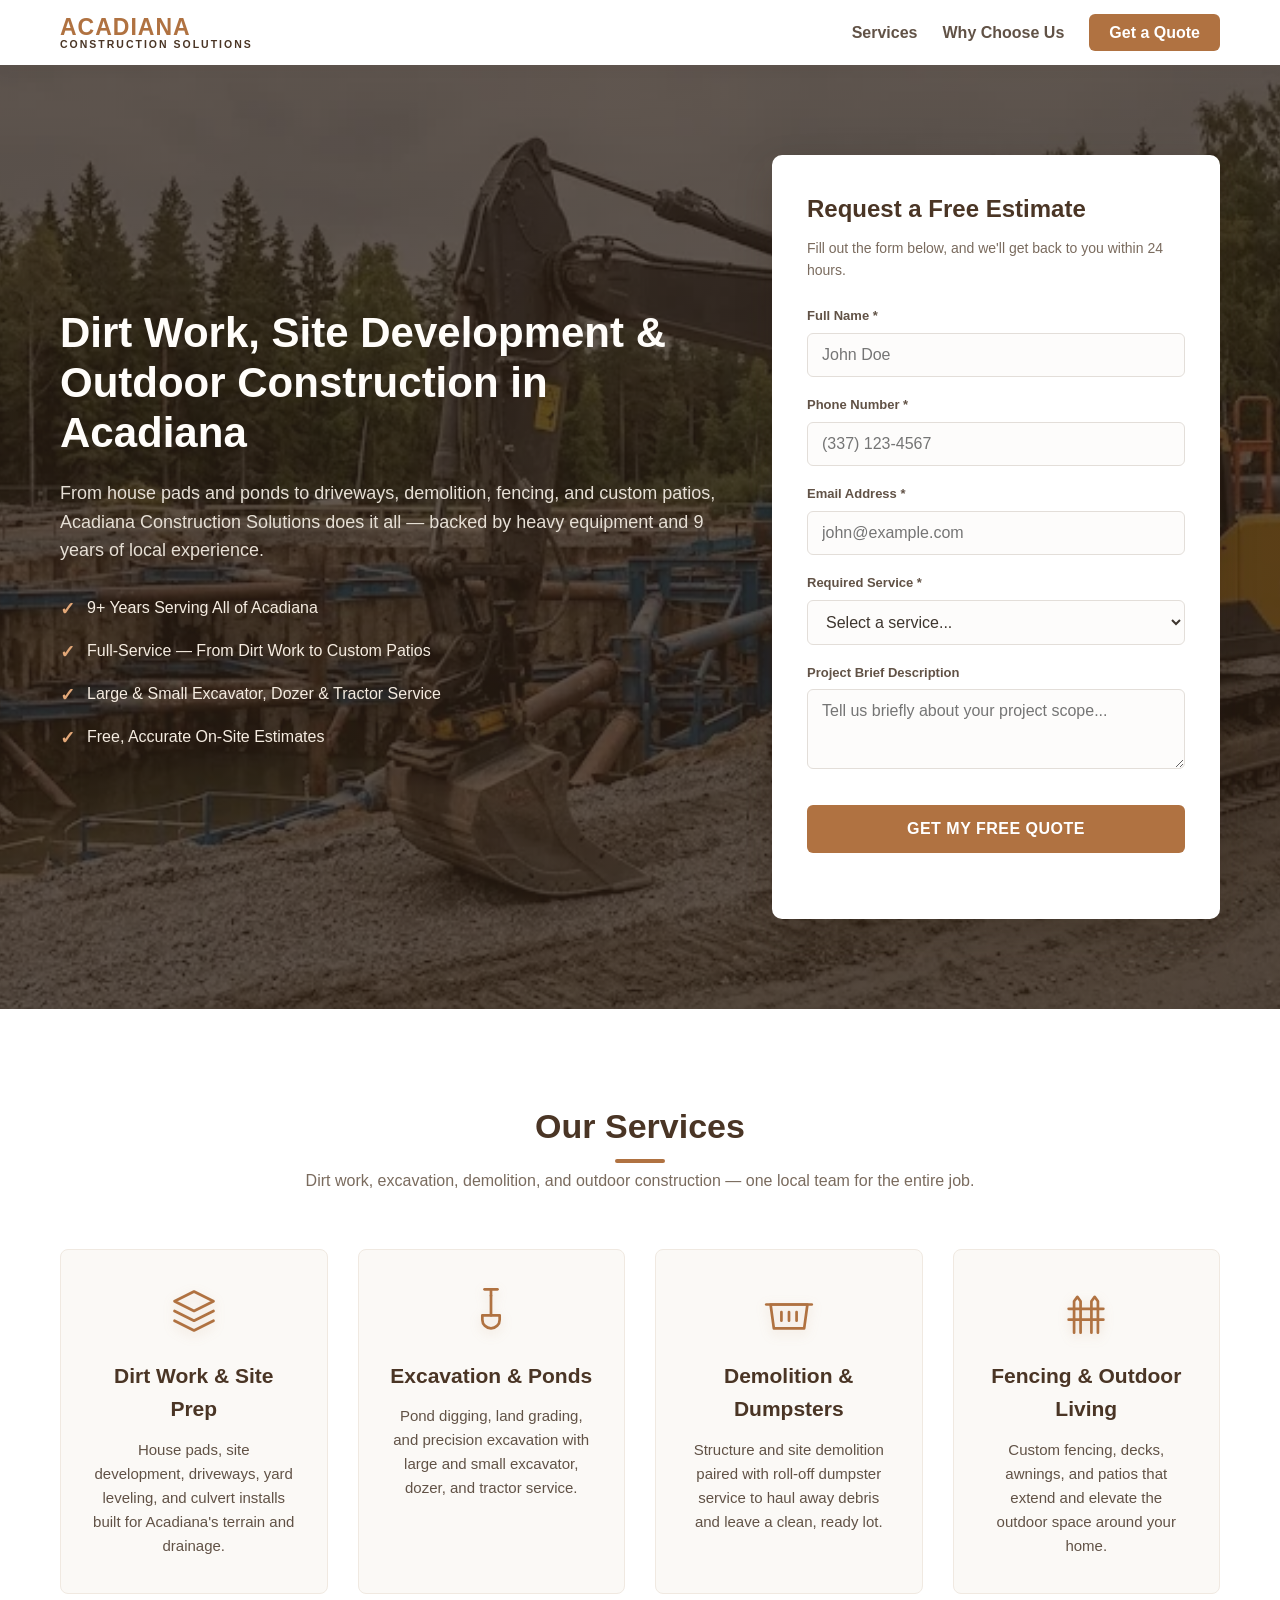
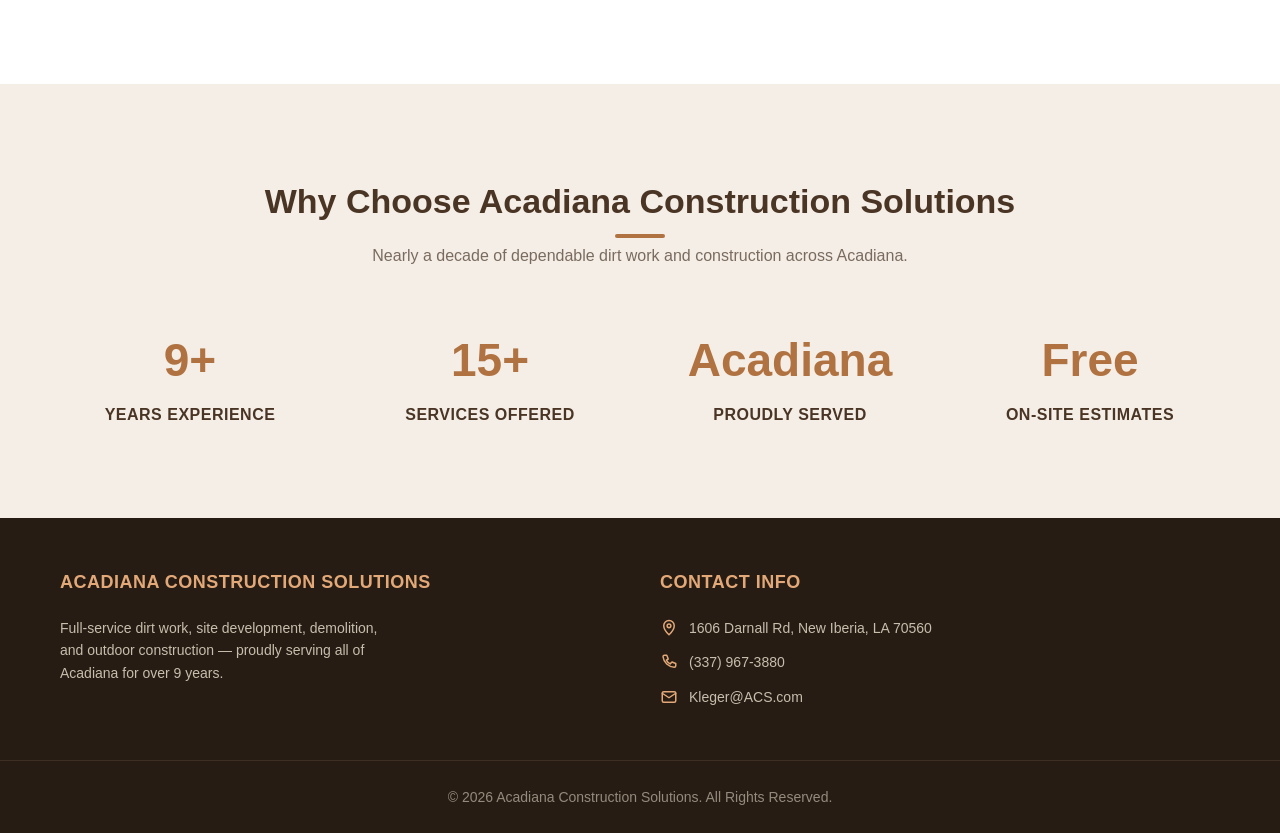
==== index.html @ 34f0c2ef "Add business phone number to footer contact Add (337) 967-3880 with a tel: click-to-call link and ph" ====
<!DOCTYPE html>
<html lang="en">
<head>
    <meta charset="UTF-8">
    <meta name="viewport" content="width=device-width, initial-scale=1.0">
    <meta name="theme-color" content="#b07241">
    <meta name="description" content="Acadiana Construction Solutions offers dirt work, house pads, ponds, site development, culvert installs, driveways, demolition, roll-off dumpsters, fencing, decks, and custom patios across all of Acadiana. Based in New Iberia, LA. Request a free estimate today.">

    <title>Acadiana Construction Solutions | Dirt Work, Site Development &amp; Excavation in New Iberia, LA</title>

    <!-- Open Graph / social sharing -->
    <meta property="og:title" content="Acadiana Construction Solutions | Dirt Work &amp; Site Development in Acadiana">
    <meta property="og:description" content="Full-service dirt work, house pads, ponds, demolition, fencing, and custom patios across all of Acadiana. Based in New Iberia, LA. Request a free estimate.">
    <meta property="og:type" content="website">
    <meta property="og:image" content="hero-excavator.webp">

    <!-- Inline SVG favicon: ACS monogram (no extra request) -->
    <link rel="icon" href="data:image/svg+xml,%3Csvg xmlns='http://www.w3.org/2000/svg' viewBox='0 0 100 100'%3E%3Crect width='100' height='100' rx='20' fill='%23b07241'/%3E%3Ctext x='50' y='55' font-family='Georgia,serif' font-size='38' font-weight='bold' fill='%23ffffff' text-anchor='middle' dominant-baseline='central'%3EACS%3C/text%3E%3C/svg%3E">

    <link rel="preload" as="image" href="hero-excavator.webp" type="image/webp">
    <link rel="stylesheet" href="style.css">
    <script src="script.js" defer></script>
</head>
<body>
    <!-- Header & Navigation -->
    <header>
        <div class="nav-container">
            <a href="#" class="logo">
                <span class="logo-main">Acadiana</span>
                <span class="logo-sub">Construction Solutions</span>
            </a>

            <button class="nav-toggle" id="nav-toggle" aria-label="Toggle navigation menu" aria-expanded="false" aria-controls="nav-links">
                <span class="nav-toggle-bar"></span>
                <span class="nav-toggle-bar"></span>
                <span class="nav-toggle-bar"></span>
            </button>

            <ul class="nav-links" id="nav-links">
                <li><a href="#services">Services</a></li>
                <li><a href="#why-us">Why Choose Us</a></li>
                <li><a href="#quote-form" class="nav-cta">Get a Quote</a></li>
            </ul>
        </div>
    </header>

    <main>
        <!-- Hero Section with Lead Capture Form -->
        <section class="hero">
            <div class="container hero-grid">
                <div class="hero-text">
                    <h1>Dirt Work, Site Development &amp; Outdoor Construction in Acadiana</h1>
                    <p>From house pads and ponds to driveways, demolition, fencing, and custom patios, Acadiana Construction Solutions does it all &mdash; backed by heavy equipment and 9 years of local experience.</p>
                    <ul class="features-list">
                        <li>9+ Years Serving All of Acadiana</li>
                        <li>Full-Service &mdash; From Dirt Work to Custom Patios</li>
                        <li>Large &amp; Small Excavator, Dozer &amp; Tractor Service</li>
                        <li>Free, Accurate On-Site Estimates</li>
                    </ul>
                </div>

                <!-- Lead Generation Form Box -->
                <div class="form-card" id="quote-form">
                    <h3>Request a Free Estimate</h3>
                    <p>Fill out the form below, and we'll get back to you within 24 hours.</p>
                    <form action="/api/submit-lead" method="POST" novalidate>
                        <div class="form-group">
                            <label for="name">Full Name *</label>
                            <input type="text" id="name" name="name" placeholder="John Doe" autocomplete="name" required>
                        </div>
                        <div class="form-group">
                            <label for="phone">Phone Number *</label>
                            <input type="tel" id="phone" name="phone" placeholder="(337) 123-4567" autocomplete="tel" required>
                        </div>
                        <div class="form-group">
                            <label for="email">Email Address *</label>
                            <input type="email" id="email" name="email" placeholder="john@example.com" autocomplete="email" required>
                        </div>
                        <div class="form-group">
                            <label for="service-type">Required Service *</label>
                            <select id="service-type" name="service-type" required>
                                <option value="" disabled selected>Select a service...</option>
                                <option value="dirt-work">Dirt Work &amp; House Pads</option>
                                <option value="site-development">Site Development &amp; Driveways</option>
                                <option value="ponds-excavation">Ponds &amp; Excavation</option>
                                <option value="culverts">Culvert Installation</option>
                                <option value="grading">Yard Leveling &amp; Grading</option>
                                <option value="demolition">Demolition &amp; Dumpster Rental</option>
                                <option value="outdoor-living">Fencing, Decks &amp; Patios</option>
                                <option value="other">Other / Custom Project</option>
                            </select>
                        </div>
                        <div class="form-group">
                            <label for="message">Project Brief Description</label>
                            <textarea id="message" name="message" rows="3" placeholder="Tell us briefly about your project scope..."></textarea>
                        </div>
                        <button type="submit" class="submit-btn">Get My Free Quote</button>
                        <p class="form-status" id="form-status" role="status" aria-live="polite"></p>
                    </form>
                </div>
            </div>
        </section>

        <!-- Services Section -->
        <section class="services" id="services">
            <div class="container">
                <div class="section-title">
                    <h2>Our Services</h2>
                    <p>Dirt work, excavation, demolition, and outdoor construction &mdash; one local team for the entire job.</p>
                </div>
                <div class="services-grid">
                    <div class="service-box">
                        <svg class="service-icon" viewBox="0 0 48 48" fill="none" stroke="currentColor" stroke-width="2.5" stroke-linecap="round" stroke-linejoin="round" aria-hidden="true" focusable="false">
                            <path d="M24 6 6 15l18 9 18-9-18-9Z"/>
                            <path d="M6 24l18 9 18-9"/>
                            <path d="M6 33l18 9 18-9"/>
                        </svg>
                        <h3>Dirt Work &amp; Site Prep</h3>
                        <p>House pads, site development, driveways, yard leveling, and culvert installs built for Acadiana's terrain and drainage.</p>
                    </div>
                    <div class="service-box">
                        <svg class="service-icon" viewBox="0 0 48 48" fill="none" stroke="currentColor" stroke-width="2.5" stroke-linecap="round" stroke-linejoin="round" aria-hidden="true" focusable="false">
                            <path d="M24 4v6"/>
                            <path d="M18 4h12"/>
                            <path d="M24 10v18"/>
                            <path d="M16 28h16v4a8 8 0 0 1-16 0Z"/>
                        </svg>
                        <h3>Excavation &amp; Ponds</h3>
                        <p>Pond digging, land grading, and precision excavation with large and small excavator, dozer, and tractor service.</p>
                    </div>
                    <div class="service-box">
                        <svg class="service-icon" viewBox="0 0 48 48" fill="none" stroke="currentColor" stroke-width="2.5" stroke-linecap="round" stroke-linejoin="round" aria-hidden="true" focusable="false">
                            <path d="M7 18 10 40h28l3-22Z"/>
                            <path d="M3 18h42"/>
                            <path d="M17 25v8M24 25v8M31 25v8"/>
                        </svg>
                        <h3>Demolition &amp; Dumpsters</h3>
                        <p>Structure and site demolition paired with roll-off dumpster service to haul away debris and leave a clean, ready lot.</p>
                    </div>
                    <div class="service-box">
                        <svg class="service-icon" viewBox="0 0 48 48" fill="none" stroke="currentColor" stroke-width="2.5" stroke-linecap="round" stroke-linejoin="round" aria-hidden="true" focusable="false">
                            <path d="M13 44V15l3-4 3 4v29"/>
                            <path d="M29 44V15l3-4 3 4v29"/>
                            <path d="M8 22h32"/>
                            <path d="M8 32h32"/>
                        </svg>
                        <h3>Fencing &amp; Outdoor Living</h3>
                        <p>Custom fencing, decks, awnings, and patios that extend and elevate the outdoor space around your home.</p>
                    </div>
                </div>
            </div>
        </section>

        <!-- Why Choose Us / Proof Section -->
        <section class="why-us" id="why-us">
            <div class="container">
                <div class="section-title">
                    <h2>Why Choose Acadiana Construction Solutions</h2>
                    <p>Nearly a decade of dependable dirt work and construction across Acadiana.</p>
                </div>
                <div class="stats-grid">
                    <div class="stat-item">
                        <h4>9+</h4>
                        <p>Years Experience</p>
                    </div>
                    <div class="stat-item">
                        <h4>15+</h4>
                        <p>Services Offered</p>
                    </div>
                    <div class="stat-item">
                        <h4>Acadiana</h4>
                        <p>Proudly Served</p>
                    </div>
                    <div class="stat-item">
                        <h4>Free</h4>
                        <p>On-Site Estimates</p>
                    </div>
                </div>
            </div>
        </section>
    </main>

    <!-- Footer -->
    <footer>
        <div class="container footer-grid">
            <div class="footer-about">
                <h3>Acadiana Construction Solutions</h3>
                <p>Full-service dirt work, site development, demolition, and outdoor construction &mdash; proudly serving all of Acadiana for over 9 years.</p>
            </div>
            <div class="footer-contact">
                <h3>Contact Info</h3>
                <p>
                    <svg viewBox="0 0 24 24" fill="none" stroke="currentColor" stroke-width="2" stroke-linecap="round" stroke-linejoin="round" aria-hidden="true" focusable="false">
                        <path d="M12 21s7-6.5 7-12a7 7 0 1 0-14 0c0 5.5 7 12 7 12Z"/>
                        <circle cx="12" cy="9" r="2.5"/>
                    </svg>
                    <a href="https://maps.google.com/?q=1606+Darnall+Rd+New+Iberia+LA+70560" target="_blank" rel="noopener">1606 Darnall Rd, New Iberia, LA 70560</a>
                </p>
                <p>
                    <svg viewBox="0 0 24 24" fill="none" stroke="currentColor" stroke-width="2" stroke-linecap="round" stroke-linejoin="round" aria-hidden="true" focusable="false">
                        <path d="M6 3h3l2 5-2.5 1.5a11 11 0 0 0 5 5L16 12l5 2v3a2 2 0 0 1-2 2A16 16 0 0 1 4 5a2 2 0 0 1 2-2Z"/>
                    </svg>
                    <a href="tel:+13379673880">(337) 967-3880</a>
                </p>
                <p>
                    <svg viewBox="0 0 24 24" fill="none" stroke="currentColor" stroke-width="2" stroke-linecap="round" stroke-linejoin="round" aria-hidden="true" focusable="false">
                        <rect x="3" y="5" width="18" height="14" rx="2"/>
                        <path d="m3 7 9 6 9-6"/>
                    </svg>
                    <a href="mailto:Kleger@ACS.com">Kleger@ACS.com</a>
                </p>
            </div>
        </div>
        <div class="footer-bottom">
            <p>&copy; 2026 Acadiana Construction Solutions. All Rights Reserved.</p>
        </div>
    </footer>
</body>
</html>
---- style.css ----
/* ==========================================================================
   KL Dirt Co. - Warm & Smooth Earthy Stylesheet (mobile-first)
   ========================================================================== */

/* Design tokens */
:root {
    --color-terracotta: #b07241;
    --color-terracotta-dark: #91562b;
    --color-espresso: #4a3525;
    --color-text: #3d352e;
    --color-text-muted: #615246;
    --color-clay: #7a6b5e;
    --color-cream-bg: #fbf9f6;
    --color-sand-border: #e3ded9;
    --color-gold: #e3a878;

    --shadow-card: 0 15px 35px rgba(43, 30, 20, 0.25);
    --shadow-header: 0 2px 15px rgba(74, 53, 37, 0.05);

    --container-max: 1200px;
    --section-pad: clamp(56px, 9vw, 90px);
}

/* Modern Reset & Base Styles */
*, *::before, *::after {
    box-sizing: border-box;
    margin: 0;
    padding: 0;
}

html {
    scroll-behavior: smooth;
    -webkit-text-size-adjust: 100%;
}

body {
    font-family: 'Segoe UI', Tahoma, Geneva, Verdana, sans-serif;
    line-height: 1.6;
    color: var(--color-text);
    background-color: var(--color-cream-bg);
    -webkit-font-smoothing: antialiased;
    overflow-x: hidden; /* guard against accidental horizontal scroll on mobile */
}

img {
    max-width: 100%;
    display: block;
}

a {
    color: var(--color-terracotta);
}

.container {
    width: 100%;
    max-width: var(--container-max);
    margin: 0 auto;
    padding: 0 20px;
}

/* Header & Navigation */
header {
    background-color: #ffffff;
    box-shadow: var(--shadow-header);
    position: sticky;
    top: 0;
    z-index: 1000;
}

.nav-container {
    display: flex;
    justify-content: space-between;
    align-items: center;
    padding: 15px 20px;
    max-width: var(--container-max);
    margin: 0 auto;
}

.logo {
    display: inline-flex;
    flex-direction: column;
    line-height: 1.05;
    text-decoration: none;
    white-space: nowrap;
}

.logo-main {
    font-size: clamp(20px, 5vw, 23px);
    font-weight: 800;
    color: var(--color-terracotta);
    text-transform: uppercase;
    letter-spacing: 1px;
}

.logo-sub {
    font-size: clamp(9px, 2.4vw, 10.5px);
    font-weight: 600;
    color: var(--color-espresso);
    text-transform: uppercase;
    letter-spacing: 2px;
}

.nav-links {
    display: flex;
    list-style: none;
    gap: 25px;
    align-items: center;
}

.nav-links a {
    text-decoration: none;
    color: var(--color-text-muted);
    font-weight: 600;
    transition: color 0.3s ease;
}

.nav-links a:hover {
    color: var(--color-terracotta);
}

.nav-cta {
    background-color: var(--color-terracotta);
    color: #ffffff !important;
    padding: 10px 20px;
    border-radius: 6px;
    transition: background-color 0.3s ease !important;
}

.nav-cta:hover {
    background-color: var(--color-terracotta-dark);
}

/* Hamburger toggle (hidden on desktop) */
.nav-toggle {
    display: none;
    flex-direction: column;
    justify-content: space-between;
    width: 30px;
    height: 22px;
    padding: 0;
    background: none;
    border: none;
    cursor: pointer;
}

.nav-toggle-bar {
    display: block;
    width: 100%;
    height: 3px;
    border-radius: 3px;
    background-color: var(--color-espresso);
    transition: transform 0.3s ease, opacity 0.3s ease;
}

/* Hero Section with Split Layout */
.hero {
    background: linear-gradient(rgba(43, 30, 20, 0.75), rgba(43, 30, 20, 0.75)),
                url('hero-excavator.webp') no-repeat center center/cover;
    color: #ffffff;
    padding: clamp(56px, 10vw, 90px) 0;
}

.hero-grid {
    display: grid;
    grid-template-columns: 1fr;
    gap: 40px;
    align-items: center;
}

.hero-text h1 {
    font-size: clamp(30px, 6vw, 42px);
    font-weight: 800;
    line-height: 1.2;
    margin-bottom: 20px;
    color: #fffdfa;
}

.hero-text p {
    font-size: clamp(16px, 2.4vw, 18px);
    margin-bottom: 30px;
    color: #e6dfd5;
}

.features-list {
    list-style: none;
}

.features-list li {
    margin-bottom: 14px;
    display: flex;
    align-items: flex-start;
    font-size: 16px;
    color: #f5ece1;
}

.features-list li::before {
    content: "✓";
    color: var(--color-gold);
    font-weight: bold;
    margin-right: 12px;
    font-size: 18px;
    flex-shrink: 0;
}

/* Lead Form Card */
.form-card {
    background-color: #ffffff;
    border-radius: 10px;
    padding: clamp(24px, 5vw, 35px);
    box-shadow: var(--shadow-card);
    color: var(--color-text);
}

.form-card h3 {
    font-size: 24px;
    margin-bottom: 8px;
    color: var(--color-espresso);
    font-weight: 700;
}

.form-card > p {
    font-size: 14px;
    color: var(--color-clay);
    margin-bottom: 25px;
}

.form-group {
    margin-bottom: 18px;
}

.form-group label {
    display: block;
    font-size: 13px;
    font-weight: 600;
    margin-bottom: 6px;
    color: var(--color-text-muted);
}

.form-group input, .form-group select, .form-group textarea {
    width: 100%;
    padding: 12px 14px;
    border: 1px solid var(--color-sand-border);
    border-radius: 6px;
    /* 16px prevents iOS Safari from auto-zooming when a field is focused */
    font-size: 16px;
    font-family: inherit;
    background-color: #fdfcfb;
    color: var(--color-text);
    transition: border-color 0.3s ease, box-shadow 0.3s ease;
}

.form-group textarea {
    resize: vertical;
}

.form-group input:focus, .form-group select:focus, .form-group textarea:focus {
    outline: none;
    border-color: var(--color-terracotta);
    box-shadow: 0 0 0 3px rgba(176, 114, 65, 0.15);
}

.form-group input:invalid:not(:placeholder-shown) {
    border-color: #c0563e;
}

.submit-btn {
    width: 100%;
    background-color: var(--color-terracotta);
    color: #ffffff;
    border: none;
    padding: 15px;
    font-size: 16px;
    font-weight: 700;
    border-radius: 6px;
    cursor: pointer;
    transition: background-color 0.3s ease, transform 0.1s ease;
    text-transform: uppercase;
    letter-spacing: 0.5px;
    margin-top: 10px;
    min-height: 48px; /* comfortable touch target */
}

.submit-btn:hover {
    background-color: var(--color-terracotta-dark);
}

.submit-btn:active {
    transform: scale(0.99);
}

.submit-btn:disabled {
    opacity: 0.7;
    cursor: not-allowed;
}

.form-status {
    margin-top: 14px;
    font-size: 14px;
    font-weight: 600;
    text-align: center;
    min-height: 1.2em;
}

.form-status.success { color: #3f7a4a; }
.form-status.error   { color: #c0563e; }

/* Services Section */
.services {
    padding: var(--section-pad) 0;
    background-color: #ffffff;
}

.section-title {
    text-align: center;
    margin-bottom: clamp(36px, 6vw, 55px);
}

.section-title h2 {
    font-size: clamp(26px, 4.5vw, 34px);
    color: var(--color-espresso);
    margin-bottom: 15px;
    position: relative;
    display: inline-block;
}

.section-title h2::after {
    content: '';
    width: 50px;
    height: 4px;
    background-color: var(--color-terracotta);
    border-radius: 2px;
    position: absolute;
    bottom: -10px;
    left: 50%;
    transform: translateX(-50%);
}

.section-title p {
    color: var(--color-clay);
    font-size: 16px;
}

.services-grid {
    display: grid;
    grid-template-columns: 1fr;
    gap: 30px;
}

@media (min-width: 560px) {
    .services-grid {
        grid-template-columns: repeat(2, 1fr);
    }
}

@media (min-width: 1024px) {
    .services-grid {
        grid-template-columns: repeat(4, 1fr);
    }
}

.service-box {
    background-color: var(--color-cream-bg);
    border: 1px solid #f0e9e1;
    border-radius: 8px;
    padding: 35px 30px;
    text-align: center;
    transition: transform 0.3s ease, box-shadow 0.3s ease, border-color 0.3s ease;
}

.service-box:hover {
    transform: translateY(-5px);
    border-color: var(--color-sand-border);
    box-shadow: 0 10px 25px rgba(74, 53, 37, 0.04);
}

.service-icon {
    width: 52px;
    height: 52px;
    margin: 0 auto 22px;
    display: block;
    color: var(--color-terracotta);
    filter: drop-shadow(0 4px 6px rgba(176, 114, 65, 0.2));
}

.service-box h3 {
    font-size: 21px;
    color: var(--color-espresso);
    margin-bottom: 12px;
}

.service-box p {
    color: var(--color-text-muted);
    font-size: 15px;
}

/* Social Proof / Why Choose Us */
.why-us {
    padding: var(--section-pad) 0;
    background-color: #f4eee7;
}

.stats-grid {
    display: grid;
    grid-template-columns: repeat(auto-fit, minmax(min(200px, 100%), 1fr));
    gap: 40px;
    text-align: center;
}

.stat-item h4 {
    font-size: clamp(38px, 7vw, 46px);
    color: var(--color-terracotta);
    margin-bottom: 5px;
    font-weight: 800;
}

.stat-item p {
    font-size: 16px;
    color: var(--color-espresso);
    font-weight: 600;
    text-transform: uppercase;
    letter-spacing: 0.5px;
}

/* Footer */
footer {
    background-color: #261c14;
    color: #e6dfd5;
    padding: 50px 0 25px 0;
    font-size: 14px;
}

.footer-grid {
    display: grid;
    grid-template-columns: repeat(auto-fit, minmax(min(250px, 100%), 1fr));
    gap: 40px;
    margin-bottom: 40px;
}

.footer-about h3, .footer-contact h3 {
    font-size: 18px;
    margin-bottom: 20px;
    color: var(--color-gold);
    text-transform: uppercase;
    letter-spacing: 0.5px;
}

.footer-about p {
    color: #c7beab;
    max-width: 320px;
}

.footer-contact p {
    color: #c7beab;
    margin-bottom: 12px;
    display: flex;
    align-items: center;
    gap: 11px;
}

.footer-contact svg {
    width: 18px;
    height: 18px;
    flex-shrink: 0;
    color: var(--color-gold);
}

.footer-contact a {
    color: #c7beab;
    text-decoration: none;
    transition: color 0.3s ease;
}

.footer-contact a:hover {
    color: var(--color-gold);
}

.footer-bottom {
    text-align: center;
    padding-top: 25px;
    border-top: 1px solid #3d2f24;
    color: #948b7c;
}

/* ==========================================================================
   Responsive: tablet and up
   ========================================================================== */
@media (min-width: 768px) {
    .hero-grid {
        grid-template-columns: 1.2fr 0.8fr;
    }
}

/* ==========================================================================
   Responsive: mobile navigation (collapse into hamburger)
   ========================================================================== */
@media (max-width: 767px) {
    .nav-toggle {
        display: flex;
    }

    .nav-links {
        position: fixed;
        top: 62px; /* below the sticky header */
        left: 0;
        right: 0;
        flex-direction: column;
        align-items: stretch;
        gap: 0;
        background-color: #ffffff;
        box-shadow: 0 12px 20px rgba(43, 30, 20, 0.12);
        padding: 8px 20px 20px;
        border-top: 1px solid #f0e9e1;

        /* hidden by default: slide/fade out and disable interaction */
        transform: translateY(-12px);
        opacity: 0;
        visibility: hidden;
        pointer-events: none;
        transition: opacity 0.25s ease, transform 0.25s ease, visibility 0.25s ease;
    }

    .nav-links.open {
        transform: translateY(0);
        opacity: 1;
        visibility: visible;
        pointer-events: auto;
    }

    .nav-links li {
        width: 100%;
    }

    .nav-links a {
        display: block;
        padding: 14px 4px;
        border-bottom: 1px solid #f4eee7;
    }

    .nav-links li:last-child a {
        border-bottom: none;
    }

    .nav-cta {
        text-align: center;
        margin-top: 12px;
        padding: 14px 20px;
    }

    /* Animate hamburger into an X when open */
    .nav-toggle[aria-expanded="true"] .nav-toggle-bar:nth-child(1) {
        transform: translateY(9.5px) rotate(45deg);
    }
    .nav-toggle[aria-expanded="true"] .nav-toggle-bar:nth-child(2) {
        opacity: 0;
    }
    .nav-toggle[aria-expanded="true"] .nav-toggle-bar:nth-child(3) {
        transform: translateY(-9.5px) rotate(-45deg);
    }
}

/* Respect users who prefer reduced motion */
@media (prefers-reduced-motion: reduce) {
    html {
        scroll-behavior: auto;
    }
    *, *::before, *::after {
        animation-duration: 0.01ms !important;
        transition-duration: 0.01ms !important;
    }
}
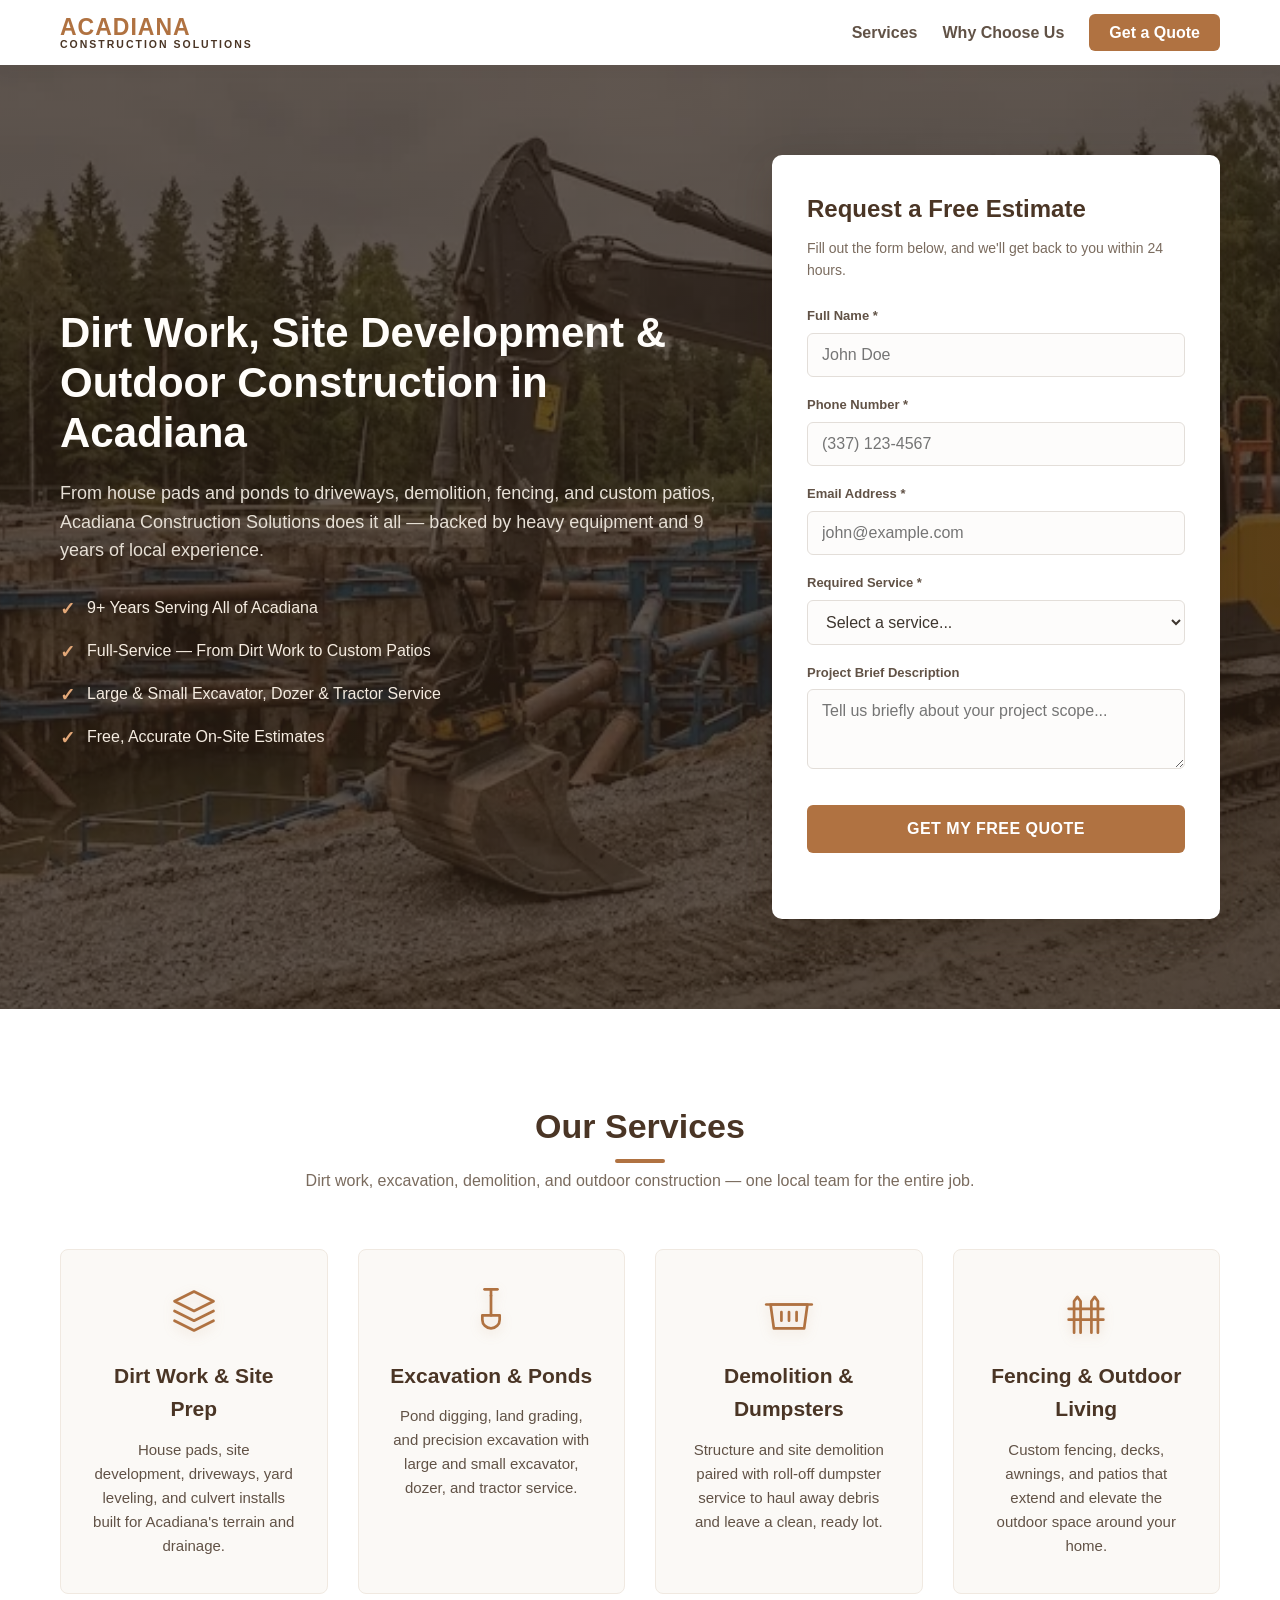
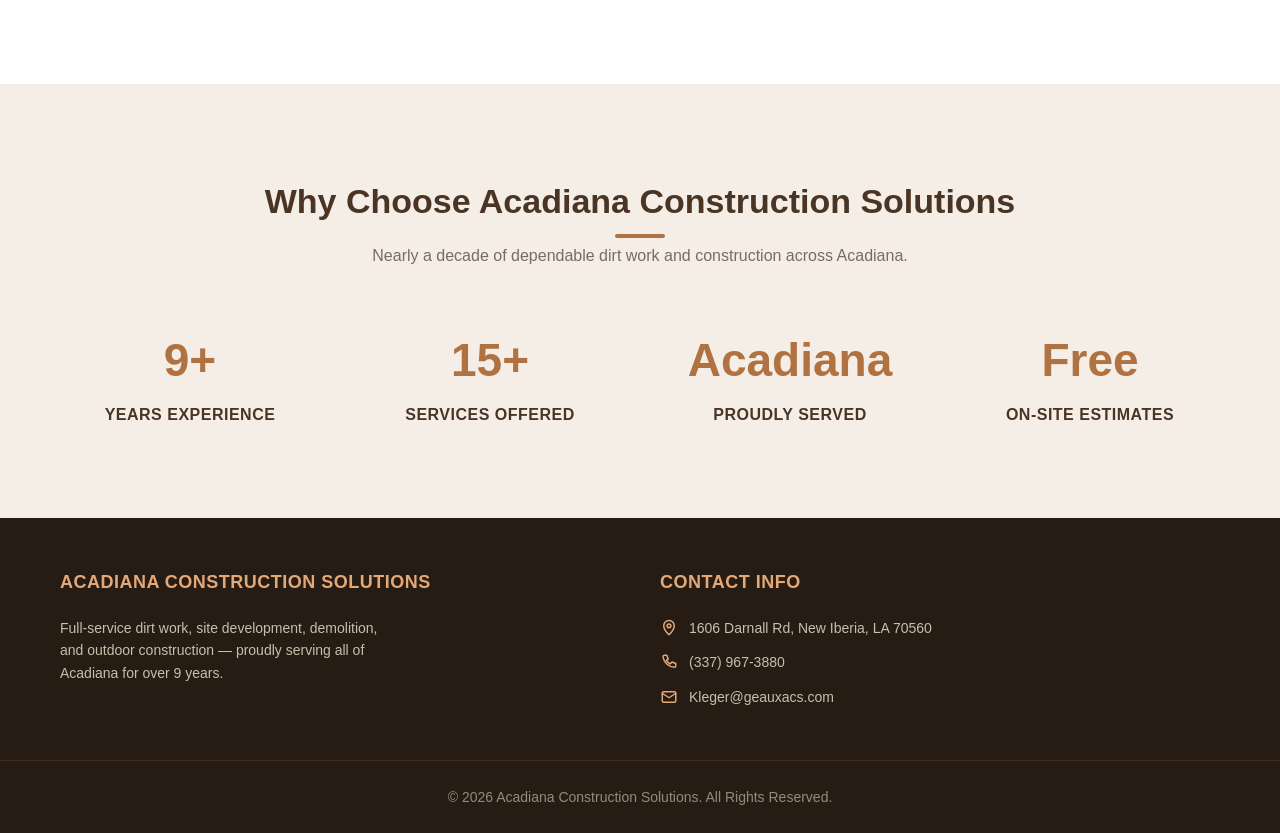
==== commit ce7cfd27: "Switch to GeauxACS.com as primary domain and work email The business chose the shorter GeauxACS.com " ====
--- a/index.html
+++ b/index.html
@@ -207,7 +207,7 @@
                         <rect x="3" y="5" width="18" height="14" rx="2"/>
                         <path d="m3 7 9 6 9-6"/>
                     </svg>
-                    <a href="mailto:Kleger@ACS.com">Kleger@ACS.com</a>
+                    <a href="mailto:Kleger@geauxacs.com">Kleger@geauxacs.com</a>
                 </p>
             </div>
         </div>
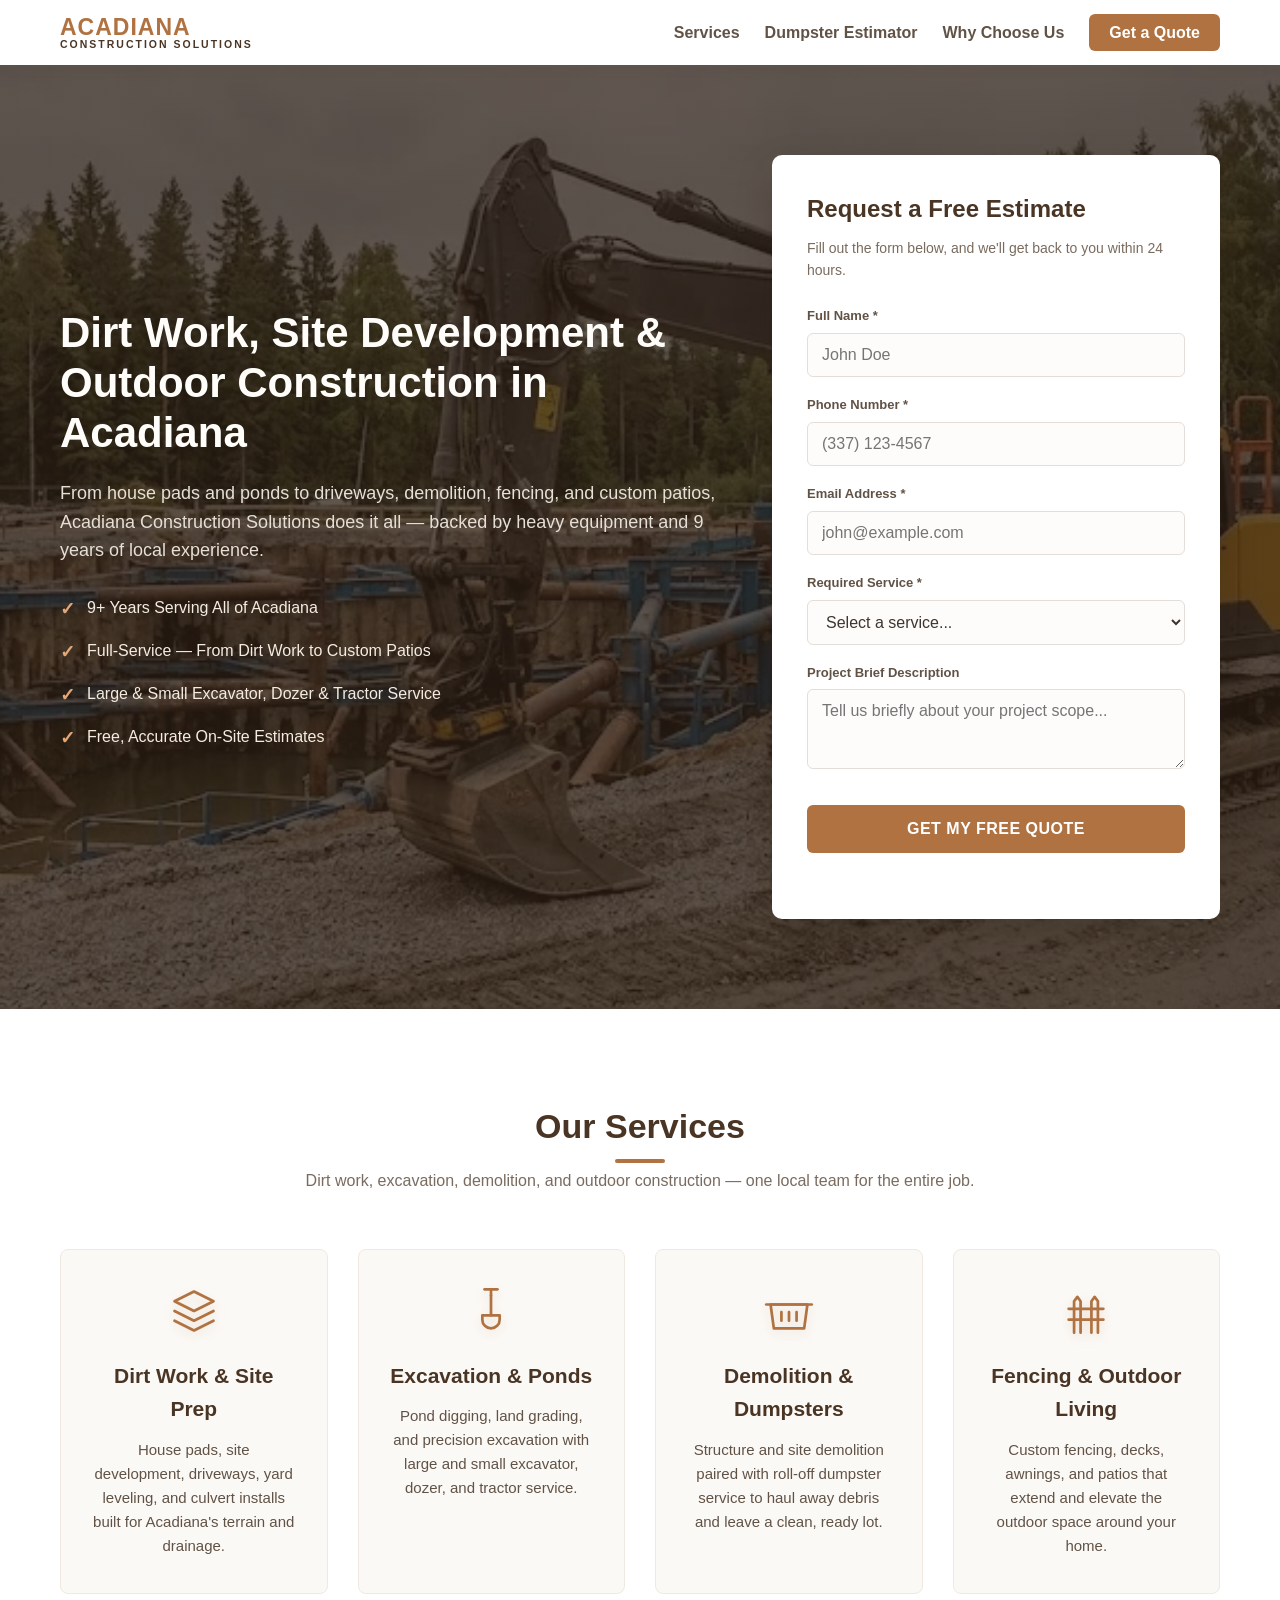
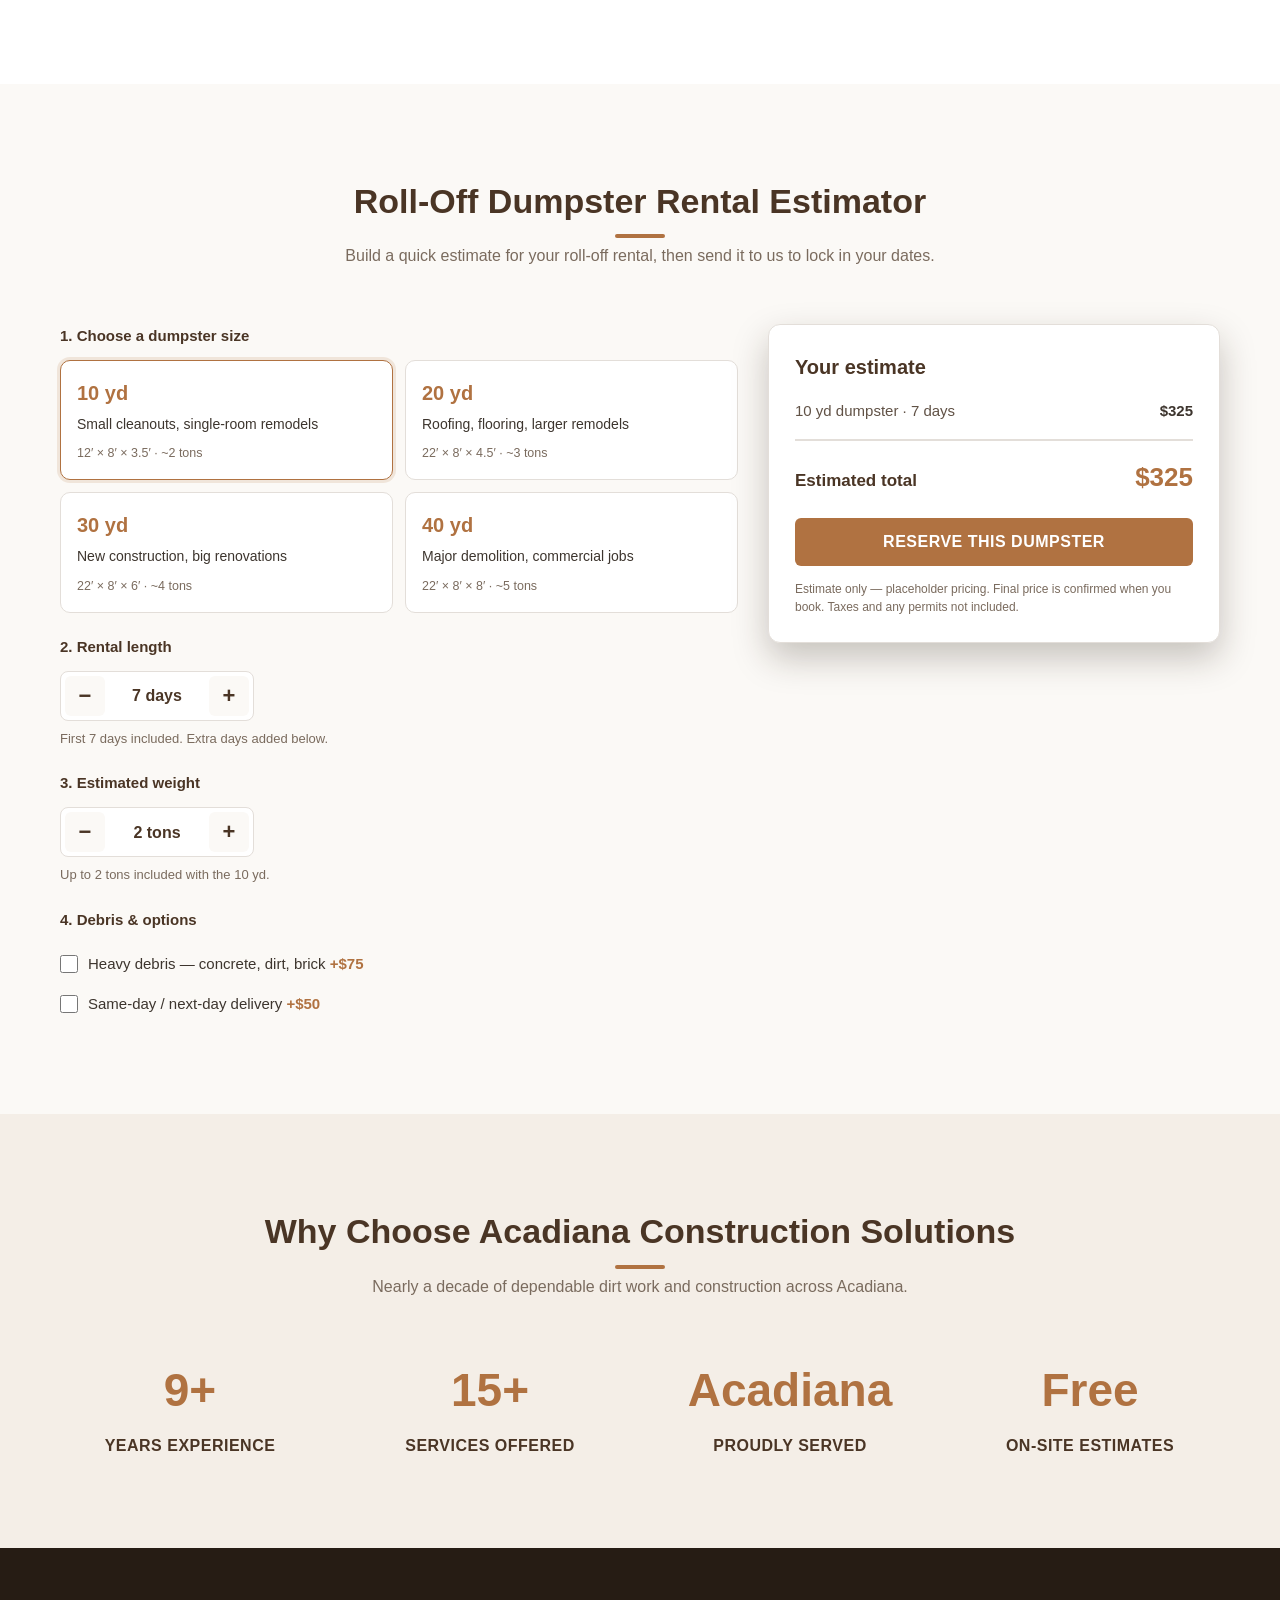
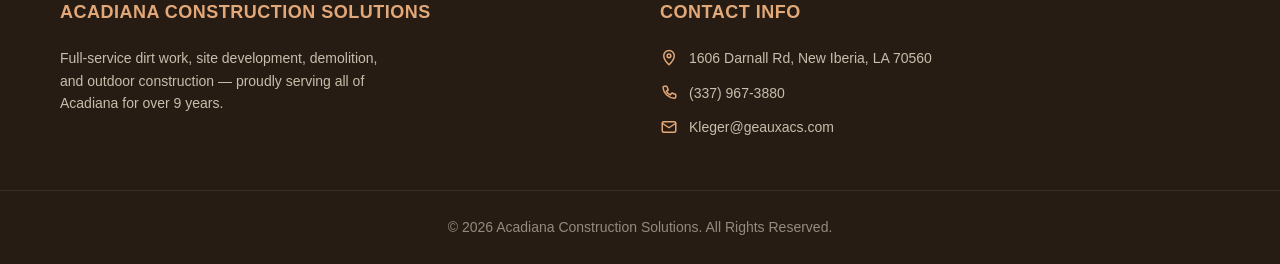
==== commit 1e70aaf4: "Add roll-off dumpster rental estimator to the site Interactive estimator so visitors can price a rol" ====
--- a/index.html
+++ b/index.html
@@ -38,6 +38,7 @@
 
             <ul class="nav-links" id="nav-links">
                 <li><a href="#services">Services</a></li>
+                <li><a href="#dumpster-estimator">Dumpster Estimator</a></li>
                 <li><a href="#why-us">Why Choose Us</a></li>
                 <li><a href="#quote-form" class="nav-cta">Get a Quote</a></li>
             </ul>
@@ -147,6 +148,103 @@
                         <h3>Fencing &amp; Outdoor Living</h3>
                         <p>Custom fencing, decks, awnings, and patios that extend and elevate the outdoor space around your home.</p>
                     </div>
+                </div>
+            </div>
+        </section>
+
+        <!-- Roll-Off Dumpster Rental Estimator -->
+        <section class="estimator" id="dumpster-estimator">
+            <div class="container">
+                <div class="section-title">
+                    <h2>Roll-Off Dumpster Rental Estimator</h2>
+                    <p>Build a quick estimate for your roll-off rental, then send it to us to lock in your dates.</p>
+                </div>
+
+                <div class="estimator-grid">
+                    <!-- Controls -->
+                    <div class="estimator-controls">
+                        <fieldset class="est-field">
+                            <legend>1. Choose a dumpster size</legend>
+                            <div class="size-options" id="size-options" role="radiogroup" aria-label="Dumpster size">
+                                <label class="size-card">
+                                    <input type="radio" name="size" value="10" checked>
+                                    <span class="size-card-body">
+                                        <span class="size-yd">10 yd</span>
+                                        <span class="size-desc">Small cleanouts, single-room remodels</span>
+                                        <span class="size-meta">12′ × 8′ × 3.5′ · ~2 tons</span>
+                                    </span>
+                                </label>
+                                <label class="size-card">
+                                    <input type="radio" name="size" value="20">
+                                    <span class="size-card-body">
+                                        <span class="size-yd">20 yd</span>
+                                        <span class="size-desc">Roofing, flooring, larger remodels</span>
+                                        <span class="size-meta">22′ × 8′ × 4.5′ · ~3 tons</span>
+                                    </span>
+                                </label>
+                                <label class="size-card">
+                                    <input type="radio" name="size" value="30">
+                                    <span class="size-card-body">
+                                        <span class="size-yd">30 yd</span>
+                                        <span class="size-desc">New construction, big renovations</span>
+                                        <span class="size-meta">22′ × 8′ × 6′ · ~4 tons</span>
+                                    </span>
+                                </label>
+                                <label class="size-card">
+                                    <input type="radio" name="size" value="40">
+                                    <span class="size-card-body">
+                                        <span class="size-yd">40 yd</span>
+                                        <span class="size-desc">Major demolition, commercial jobs</span>
+                                        <span class="size-meta">22′ × 8′ × 8′ · ~5 tons</span>
+                                    </span>
+                                </label>
+                            </div>
+                        </fieldset>
+
+                        <fieldset class="est-field">
+                            <legend>2. Rental length</legend>
+                            <div class="stepper" data-stepper="days">
+                                <button type="button" class="step-btn" data-step="-1" aria-label="Fewer days">−</button>
+                                <span class="step-value"><output id="days-value">7</output> days</span>
+                                <button type="button" class="step-btn" data-step="1" aria-label="More days">+</button>
+                            </div>
+                            <p class="est-hint">First 7 days included. Extra days added below.</p>
+                        </fieldset>
+
+                        <fieldset class="est-field">
+                            <legend>3. Estimated weight</legend>
+                            <div class="stepper" data-stepper="tons">
+                                <button type="button" class="step-btn" data-step="-1" aria-label="Less weight">−</button>
+                                <span class="step-value"><output id="tons-value">2</output> tons</span>
+                                <button type="button" class="step-btn" data-step="1" aria-label="More weight">+</button>
+                            </div>
+                            <p class="est-hint" id="tons-hint">Up to 2 tons included with the 10 yd.</p>
+                        </fieldset>
+
+                        <fieldset class="est-field">
+                            <legend>4. Debris &amp; options</legend>
+                            <label class="opt-row">
+                                <input type="checkbox" id="opt-heavy">
+                                <span>Heavy debris — concrete, dirt, brick <span class="opt-price">+$75</span></span>
+                            </label>
+                            <label class="opt-row">
+                                <input type="checkbox" id="opt-sameday">
+                                <span>Same-day / next-day delivery <span class="opt-price">+$50</span></span>
+                            </label>
+                        </fieldset>
+                    </div>
+
+                    <!-- Estimate summary -->
+                    <aside class="estimator-summary" aria-live="polite">
+                        <h3>Your estimate</h3>
+                        <dl class="est-lines" id="est-lines"><!-- filled by script.js --></dl>
+                        <div class="est-total">
+                            <span>Estimated total</span>
+                            <span class="est-total-value" id="est-total">$325</span>
+                        </div>
+                        <button type="button" class="submit-btn est-cta" id="est-cta">Reserve This Dumpster</button>
+                        <p class="est-disclaimer">Estimate only — placeholder pricing. Final price is confirmed when you book. Taxes and any permits not included.</p>
+                    </aside>
                 </div>
             </div>
         </section>
--- a/style.css
+++ b/style.css
@@ -568,3 +568,264 @@
         transition-duration: 0.01ms !important;
     }
 }
+
+/* ==========================================================================
+   Roll-Off Dumpster Rental Estimator
+   ========================================================================== */
+.estimator {
+    padding: var(--section-pad) 0;
+    background-color: var(--color-cream-bg);
+}
+
+.estimator-grid {
+    display: grid;
+    grid-template-columns: 1fr;
+    gap: 30px;
+    align-items: start;
+}
+
+@media (min-width: 900px) {
+    .estimator-grid {
+        grid-template-columns: 1.5fr 1fr;
+    }
+}
+
+/* Controls */
+.estimator-controls {
+    display: grid;
+    gap: 22px;
+}
+
+.est-field {
+    border: none;
+    padding: 0;
+    margin: 0;
+}
+
+.est-field legend {
+    font-size: 15px;
+    font-weight: 700;
+    color: var(--color-espresso);
+    margin-bottom: 12px;
+    padding: 0;
+}
+
+.est-hint {
+    font-size: 13px;
+    color: var(--color-clay);
+    margin-top: 8px;
+}
+
+/* Size cards */
+.size-options {
+    display: grid;
+    grid-template-columns: repeat(auto-fit, minmax(min(220px, 100%), 1fr));
+    gap: 12px;
+}
+
+.size-card {
+    position: relative;
+    display: block;
+    cursor: pointer;
+}
+
+.size-card input {
+    position: absolute;
+    opacity: 0;
+    width: 1px;
+    height: 1px;
+}
+
+.size-card-body {
+    display: block;
+    height: 100%;
+    background-color: #ffffff;
+    border: 1.5px solid var(--color-sand-border);
+    border-radius: 10px;
+    padding: 16px;
+    transition: border-color 0.2s ease, box-shadow 0.2s ease, transform 0.1s ease;
+}
+
+.size-card:hover .size-card-body {
+    border-color: var(--color-gold);
+}
+
+.size-card:has(input:checked) .size-card-body {
+    border-color: var(--color-terracotta);
+    box-shadow: 0 0 0 3px rgba(176, 114, 65, 0.15);
+}
+
+.size-card:has(input:focus-visible) .size-card-body {
+    outline: 2px solid var(--color-terracotta);
+    outline-offset: 2px;
+}
+
+.size-yd {
+    display: block;
+    font-size: 20px;
+    font-weight: 800;
+    color: var(--color-terracotta);
+}
+
+.size-desc {
+    display: block;
+    font-size: 14px;
+    color: var(--color-text);
+    margin: 4px 0 8px;
+}
+
+.size-meta {
+    display: block;
+    font-size: 12.5px;
+    color: var(--color-clay);
+    font-variant-numeric: tabular-nums;
+}
+
+/* Steppers */
+.stepper {
+    display: inline-flex;
+    align-items: center;
+    gap: 4px;
+    background-color: #ffffff;
+    border: 1.5px solid var(--color-sand-border);
+    border-radius: 8px;
+    padding: 4px;
+}
+
+.step-btn {
+    width: 40px;
+    height: 40px;
+    border: none;
+    background-color: var(--color-cream-bg);
+    color: var(--color-espresso);
+    font-size: 22px;
+    font-weight: 700;
+    line-height: 1;
+    border-radius: 6px;
+    cursor: pointer;
+    transition: background-color 0.2s ease;
+}
+
+.step-btn:hover {
+    background-color: #f0e6da;
+}
+
+.step-btn:disabled {
+    opacity: 0.4;
+    cursor: not-allowed;
+}
+
+.step-value {
+    min-width: 96px;
+    text-align: center;
+    font-size: 16px;
+    font-weight: 700;
+    color: var(--color-espresso);
+    font-variant-numeric: tabular-nums;
+}
+
+/* Options */
+.opt-row {
+    display: flex;
+    align-items: flex-start;
+    gap: 10px;
+    font-size: 15px;
+    color: var(--color-text);
+    padding: 8px 0;
+    cursor: pointer;
+}
+
+.opt-row input {
+    width: 18px;
+    height: 18px;
+    margin-top: 3px;
+    accent-color: var(--color-terracotta);
+    flex-shrink: 0;
+}
+
+.opt-price {
+    color: var(--color-terracotta);
+    font-weight: 700;
+    white-space: nowrap;
+}
+
+/* Summary */
+.estimator-summary {
+    background-color: #ffffff;
+    border: 1px solid var(--color-sand-border);
+    border-radius: 12px;
+    padding: 26px;
+    box-shadow: var(--shadow-card);
+}
+
+@media (min-width: 900px) {
+    .estimator-summary {
+        position: sticky;
+        top: 90px;
+    }
+}
+
+.estimator-summary h3 {
+    font-size: 20px;
+    color: var(--color-espresso);
+    margin-bottom: 16px;
+}
+
+.est-lines {
+    margin: 0 0 16px;
+    display: grid;
+    gap: 10px;
+}
+
+.est-line {
+    display: flex;
+    justify-content: space-between;
+    align-items: baseline;
+    gap: 14px;
+    font-size: 15px;
+}
+
+.est-line dt {
+    color: var(--color-text-muted);
+}
+
+.est-line dd {
+    margin: 0;
+    font-weight: 600;
+    color: var(--color-text);
+    font-variant-numeric: tabular-nums;
+    white-space: nowrap;
+}
+
+.est-line.is-muted dt,
+.est-line.is-muted dd {
+    color: var(--color-clay);
+}
+
+.est-total {
+    display: flex;
+    justify-content: space-between;
+    align-items: baseline;
+    padding-top: 16px;
+    border-top: 2px solid var(--color-sand-border);
+    font-size: 17px;
+    font-weight: 700;
+    color: var(--color-espresso);
+}
+
+.est-total-value {
+    font-size: 26px;
+    color: var(--color-terracotta);
+    font-variant-numeric: tabular-nums;
+}
+
+.est-cta {
+    margin-top: 20px;
+}
+
+.est-disclaimer {
+    font-size: 12px;
+    color: var(--color-clay);
+    margin-top: 14px;
+    line-height: 1.5;
+}
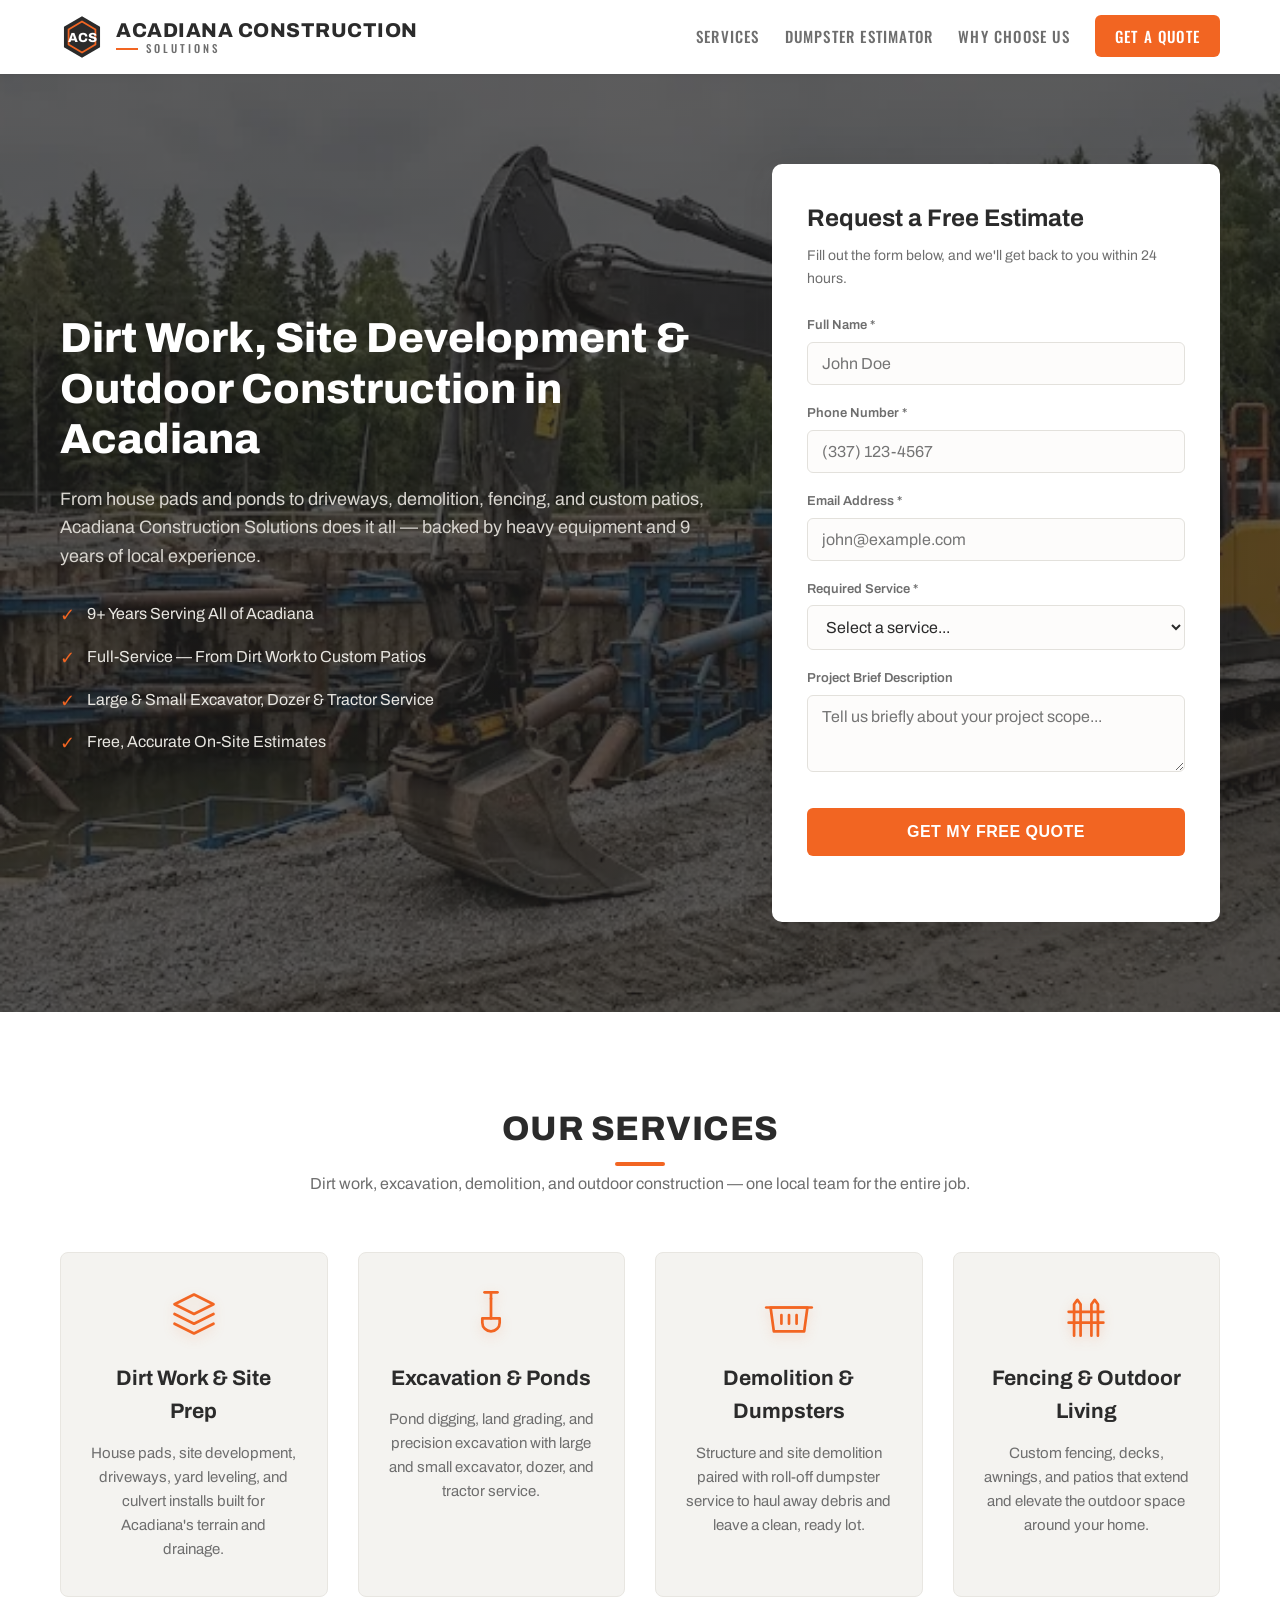
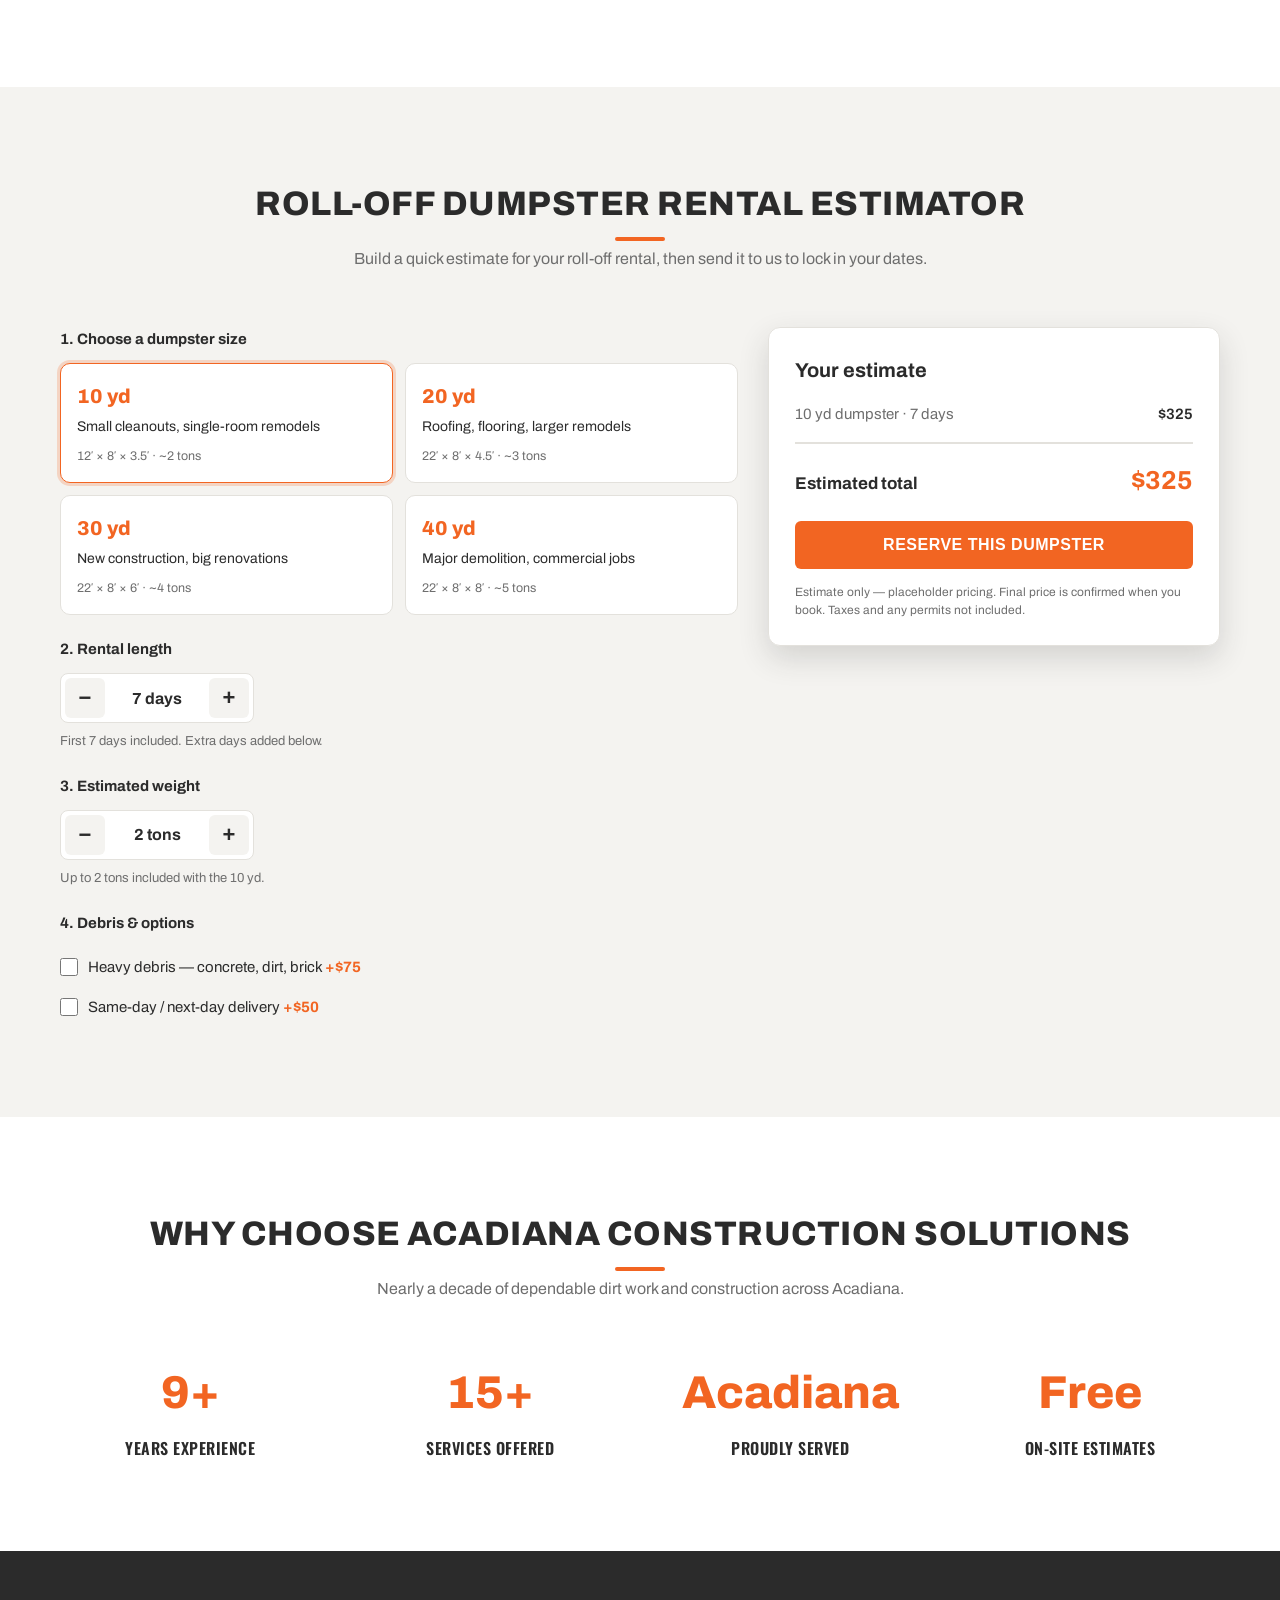
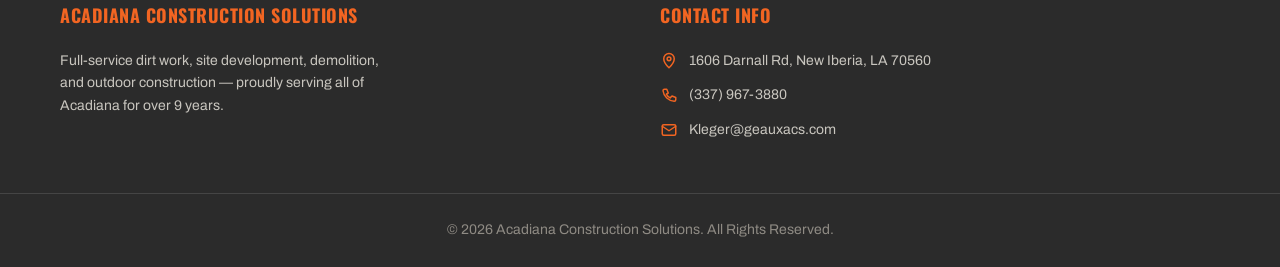
==== commit c332d1b5: "Rebrand to Concrete + Safety Orange visual identity Apply the new Acadiana Construction Solutions br" ====
--- a/index.html
+++ b/index.html
@@ -3,7 +3,7 @@
 <head>
     <meta charset="UTF-8">
     <meta name="viewport" content="width=device-width, initial-scale=1.0">
-    <meta name="theme-color" content="#b07241">
+    <meta name="theme-color" content="#F26522">
     <meta name="description" content="Acadiana Construction Solutions offers dirt work, house pads, ponds, site development, culvert installs, driveways, demolition, roll-off dumpsters, fencing, decks, and custom patios across all of Acadiana. Based in New Iberia, LA. Request a free estimate today.">
 
     <title>Acadiana Construction Solutions | Dirt Work, Site Development &amp; Excavation in New Iberia, LA</title>
@@ -14,10 +14,13 @@
     <meta property="og:type" content="website">
     <meta property="og:image" content="hero-excavator.webp">
 
-    <!-- Inline SVG favicon: ACS monogram (no extra request) -->
-    <link rel="icon" href="data:image/svg+xml,%3Csvg xmlns='http://www.w3.org/2000/svg' viewBox='0 0 100 100'%3E%3Crect width='100' height='100' rx='20' fill='%23b07241'/%3E%3Ctext x='50' y='55' font-family='Georgia,serif' font-size='38' font-weight='bold' fill='%23ffffff' text-anchor='middle' dominant-baseline='central'%3EACS%3C/text%3E%3C/svg%3E">
+    <!-- Inline SVG favicon: ACS hexagon mark (no extra request) -->
+    <link rel="icon" href="data:image/svg+xml,%3Csvg%20xmlns='http://www.w3.org/2000/svg'%20viewBox='0%200%20100%20100'%3E%3Cpolygon%20points='50,3%2091,26.5%2091,73.5%2050,97%209,73.5%209,26.5'%20fill='%232B2B2B'/%3E%3Cpolygon%20points='50,15%2080.5,32.75%2080.5,67.25%2050,85%2019.5,67.25%2019.5,32.75'%20fill='none'%20stroke='%23F26522'%20stroke-width='4'/%3E%3Ctext%20x='50'%20y='51'%20font-family='Arial,sans-serif'%20font-size='30'%20font-weight='bold'%20fill='%23ffffff'%20text-anchor='middle'%20dominant-baseline='central'%3EACS%3C/text%3E%3C/svg%3E">
 
     <link rel="preload" as="image" href="hero-excavator.webp" type="image/webp">
+    <link rel="preconnect" href="https://fonts.googleapis.com">
+    <link rel="preconnect" href="https://fonts.gstatic.com" crossorigin>
+    <link href="https://fonts.googleapis.com/css2?family=Archivo:wght@400;500;600;700;800;900&amp;family=Oswald:wght@500;600;700&amp;display=swap" rel="stylesheet">
     <link rel="stylesheet" href="style.css">
     <script src="script.js" defer></script>
 </head>
@@ -25,9 +28,16 @@
     <!-- Header & Navigation -->
     <header>
         <div class="nav-container">
-            <a href="#" class="logo">
-                <span class="logo-main">Acadiana</span>
-                <span class="logo-sub">Construction Solutions</span>
+            <a href="#" class="logo" aria-label="Acadiana Construction Solutions — home">
+                <svg class="logo-hex" viewBox="0 0 100 100" aria-hidden="true" focusable="false">
+                    <polygon points="50,3 91,26.5 91,73.5 50,97 9,73.5 9,26.5" fill="#2B2B2B"/>
+                    <polygon points="50,15 80.5,32.75 80.5,67.25 50,85 19.5,67.25 19.5,32.75" fill="none" stroke="#F26522" stroke-width="4"/>
+                    <text x="50" y="51" font-family="Archivo, Arial, sans-serif" font-size="30" font-weight="800" fill="#ffffff" text-anchor="middle" dominant-baseline="central">ACS</text>
+                </svg>
+                <span class="logo-word">
+                    <span class="logo-main">Acadiana Construction</span>
+                    <span class="logo-sub">Solutions</span>
+                </span>
             </a>
 
             <button class="nav-toggle" id="nav-toggle" aria-label="Toggle navigation menu" aria-expanded="false" aria-controls="nav-links">
--- a/style.css
+++ b/style.css
@@ -1,24 +1,36 @@
 /* ==========================================================================
-   KL Dirt Co. - Warm & Smooth Earthy Stylesheet (mobile-first)
+   Acadiana Construction Solutions - Concrete & Safety Orange (mobile-first)
    ========================================================================== */
 
-/* Design tokens */
+/* Design tokens — Acadiana Construction Solutions: Concrete + Safety Orange */
 :root {
-    --color-terracotta: #b07241;
-    --color-terracotta-dark: #91562b;
-    --color-espresso: #4a3525;
-    --color-text: #3d352e;
-    --color-text-muted: #615246;
-    --color-clay: #7a6b5e;
-    --color-cream-bg: #fbf9f6;
-    --color-sand-border: #e3ded9;
-    --color-gold: #e3a878;
-
-    --shadow-card: 0 15px 35px rgba(43, 30, 20, 0.25);
-    --shadow-header: 0 2px 15px rgba(74, 53, 37, 0.05);
+    --color-orange:      #F26522; /* Safety Orange — accent, CTAs, rules */
+    --color-orange-dark: #d1521a; /* hover / active */
+    --color-charcoal:    #2B2B2B; /* headlines, primary mark */
+    --color-steel:       #6E6E6E; /* secondary type */
+    --color-concrete:    #C9C6BF; /* light accents on dark */
+    --color-white:       #ffffff;
+
+    /* Semantic aliases used throughout the stylesheet */
+    --color-terracotta:      var(--color-orange);
+    --color-terracotta-dark: var(--color-orange-dark);
+    --color-espresso:        var(--color-charcoal);
+    --color-text:            #2B2B2B;
+    --color-text-muted:      #6E6E6E;
+    --color-clay:            #6E6E6E;
+    --color-cream-bg:        #f4f3f0; /* light concrete for alternating sections */
+    --color-sand-border:     #e3e1dc;
+    --color-gold:            var(--color-orange);
+
+    --shadow-card: 0 12px 30px rgba(43, 43, 43, 0.16);
+    --shadow-header: 0 1px 3px rgba(43, 43, 43, 0.08);
 
     --container-max: 1200px;
     --section-pad: clamp(56px, 9vw, 90px);
+
+    --font-body:  'Archivo', 'Segoe UI', system-ui, -apple-system, sans-serif;
+    --font-head:  'Archivo', 'Segoe UI', system-ui, sans-serif;
+    --font-label: 'Oswald', 'Arial Narrow', system-ui, sans-serif;
 }
 
 /* Modern Reset & Base Styles */
@@ -34,10 +46,10 @@
 }
 
 body {
-    font-family: 'Segoe UI', Tahoma, Geneva, Verdana, sans-serif;
+    font-family: var(--font-body);
     line-height: 1.6;
     color: var(--color-text);
-    background-color: var(--color-cream-bg);
+    background-color: #ffffff;
     -webkit-font-smoothing: antialiased;
     overflow-x: hidden; /* guard against accidental horizontal scroll on mobile */
 }
@@ -78,26 +90,53 @@
 
 .logo {
     display: inline-flex;
-    flex-direction: column;
-    line-height: 1.05;
+    align-items: center;
+    gap: 12px;
     text-decoration: none;
     white-space: nowrap;
 }
 
+.logo-hex {
+    width: 44px;
+    height: 44px;
+    flex-shrink: 0;
+    display: block;
+}
+
+.logo-word {
+    display: inline-flex;
+    flex-direction: column;
+    line-height: 1;
+    gap: 3px;
+}
+
 .logo-main {
-    font-size: clamp(20px, 5vw, 23px);
+    font-family: var(--font-head);
+    font-size: clamp(16px, 4.4vw, 20px);
     font-weight: 800;
-    color: var(--color-terracotta);
+    color: var(--color-charcoal);
     text-transform: uppercase;
-    letter-spacing: 1px;
+    letter-spacing: 0.5px;
 }
 
 .logo-sub {
-    font-size: clamp(9px, 2.4vw, 10.5px);
-    font-weight: 600;
-    color: var(--color-espresso);
+    display: inline-flex;
+    align-items: center;
+    gap: 8px;
+    font-family: var(--font-label);
+    font-size: clamp(9px, 2.4vw, 11px);
+    font-weight: 500;
+    color: var(--color-steel);
     text-transform: uppercase;
-    letter-spacing: 2px;
+    letter-spacing: 3px;
+}
+
+.logo-sub::before {
+    content: "";
+    width: 22px;
+    height: 2px;
+    background-color: var(--color-orange);
+    flex-shrink: 0;
 }
 
 .nav-links {
@@ -154,7 +193,7 @@
 
 /* Hero Section with Split Layout */
 .hero {
-    background: linear-gradient(rgba(43, 30, 20, 0.75), rgba(43, 30, 20, 0.75)),
+    background: linear-gradient(rgba(30, 30, 30, 0.72), rgba(30, 30, 30, 0.72)),
                 url('hero-excavator.webp') no-repeat center center/cover;
     color: #ffffff;
     padding: clamp(56px, 10vw, 90px) 0;
@@ -172,13 +211,13 @@
     font-weight: 800;
     line-height: 1.2;
     margin-bottom: 20px;
-    color: #fffdfa;
+    color: #ffffff;
 }
 
 .hero-text p {
     font-size: clamp(16px, 2.4vw, 18px);
     margin-bottom: 30px;
-    color: #e6dfd5;
+    color: #d8d5cf;
 }
 
 .features-list {
@@ -190,7 +229,7 @@
     display: flex;
     align-items: flex-start;
     font-size: 16px;
-    color: #f5ece1;
+    color: #e8e6e1;
 }
 
 .features-list li::before {
@@ -256,7 +295,7 @@
 .form-group input:focus, .form-group select:focus, .form-group textarea:focus {
     outline: none;
     border-color: var(--color-terracotta);
-    box-shadow: 0 0 0 3px rgba(176, 114, 65, 0.15);
+    box-shadow: 0 0 0 3px rgba(242, 101, 34, 0.22);
 }
 
 .form-group input:invalid:not(:placeholder-shown) {
@@ -360,7 +399,7 @@
 
 .service-box {
     background-color: var(--color-cream-bg);
-    border: 1px solid #f0e9e1;
+    border: 1px solid #e8e6e1;
     border-radius: 8px;
     padding: 35px 30px;
     text-align: center;
@@ -370,7 +409,7 @@
 .service-box:hover {
     transform: translateY(-5px);
     border-color: var(--color-sand-border);
-    box-shadow: 0 10px 25px rgba(74, 53, 37, 0.04);
+    box-shadow: 0 10px 25px rgba(43, 43, 43, 0.05);
 }
 
 .service-icon {
@@ -379,7 +418,7 @@
     margin: 0 auto 22px;
     display: block;
     color: var(--color-terracotta);
-    filter: drop-shadow(0 4px 6px rgba(176, 114, 65, 0.2));
+    filter: drop-shadow(0 4px 6px rgba(242, 101, 34, 0.22));
 }
 
 .service-box h3 {
@@ -396,7 +435,7 @@
 /* Social Proof / Why Choose Us */
 .why-us {
     padding: var(--section-pad) 0;
-    background-color: #f4eee7;
+    background-color: #ffffff;
 }
 
 .stats-grid {
@@ -423,8 +462,8 @@
 
 /* Footer */
 footer {
-    background-color: #261c14;
-    color: #e6dfd5;
+    background-color: #2B2B2B;
+    color: #d8d5cf;
     padding: 50px 0 25px 0;
     font-size: 14px;
 }
@@ -445,12 +484,12 @@
 }
 
 .footer-about p {
-    color: #c7beab;
+    color: #C9C6BF;
     max-width: 320px;
 }
 
 .footer-contact p {
-    color: #c7beab;
+    color: #C9C6BF;
     margin-bottom: 12px;
     display: flex;
     align-items: center;
@@ -465,7 +504,7 @@
 }
 
 .footer-contact a {
-    color: #c7beab;
+    color: #C9C6BF;
     text-decoration: none;
     transition: color 0.3s ease;
 }
@@ -477,8 +516,8 @@
 .footer-bottom {
     text-align: center;
     padding-top: 25px;
-    border-top: 1px solid #3d2f24;
-    color: #948b7c;
+    border-top: 1px solid #454545;
+    color: #8f8b84;
 }
 
 /* ==========================================================================
@@ -507,9 +546,9 @@
         align-items: stretch;
         gap: 0;
         background-color: #ffffff;
-        box-shadow: 0 12px 20px rgba(43, 30, 20, 0.12);
+        box-shadow: 0 12px 20px rgba(43, 43, 43, 0.12);
         padding: 8px 20px 20px;
-        border-top: 1px solid #f0e9e1;
+        border-top: 1px solid #e8e6e1;
 
         /* hidden by default: slide/fade out and disable interaction */
         transform: translateY(-12px);
@@ -533,7 +572,7 @@
     .nav-links a {
         display: block;
         padding: 14px 4px;
-        border-bottom: 1px solid #f4eee7;
+        border-bottom: 1px solid #e8e6e1;
     }
 
     .nav-links li:last-child a {
@@ -652,7 +691,7 @@
 
 .size-card:has(input:checked) .size-card-body {
     border-color: var(--color-terracotta);
-    box-shadow: 0 0 0 3px rgba(176, 114, 65, 0.15);
+    box-shadow: 0 0 0 3px rgba(242, 101, 34, 0.22);
 }
 
 .size-card:has(input:focus-visible) .size-card-body {
@@ -707,7 +746,7 @@
 }
 
 .step-btn:hover {
-    background-color: #f0e6da;
+    background-color: #ececea;
 }
 
 .step-btn:disabled {
@@ -829,3 +868,34 @@
     margin-top: 14px;
     line-height: 1.5;
 }
+
+/* ==========================================================================
+   Brand typography — Archivo headings, Oswald labels
+   ========================================================================== */
+h1, h2, h3, h4 {
+    font-family: var(--font-head);
+}
+
+.section-title h2 {
+    text-transform: uppercase;
+    letter-spacing: 0.5px;
+    font-weight: 800;
+}
+
+.nav-links a {
+    font-family: var(--font-label);
+    text-transform: uppercase;
+    letter-spacing: 1.2px;
+    font-size: 15px;
+    font-weight: 500;
+}
+
+.nav-cta {
+    letter-spacing: 1px;
+}
+
+.stat-item p,
+.footer-about h3,
+.footer-contact h3 {
+    font-family: var(--font-label);
+}
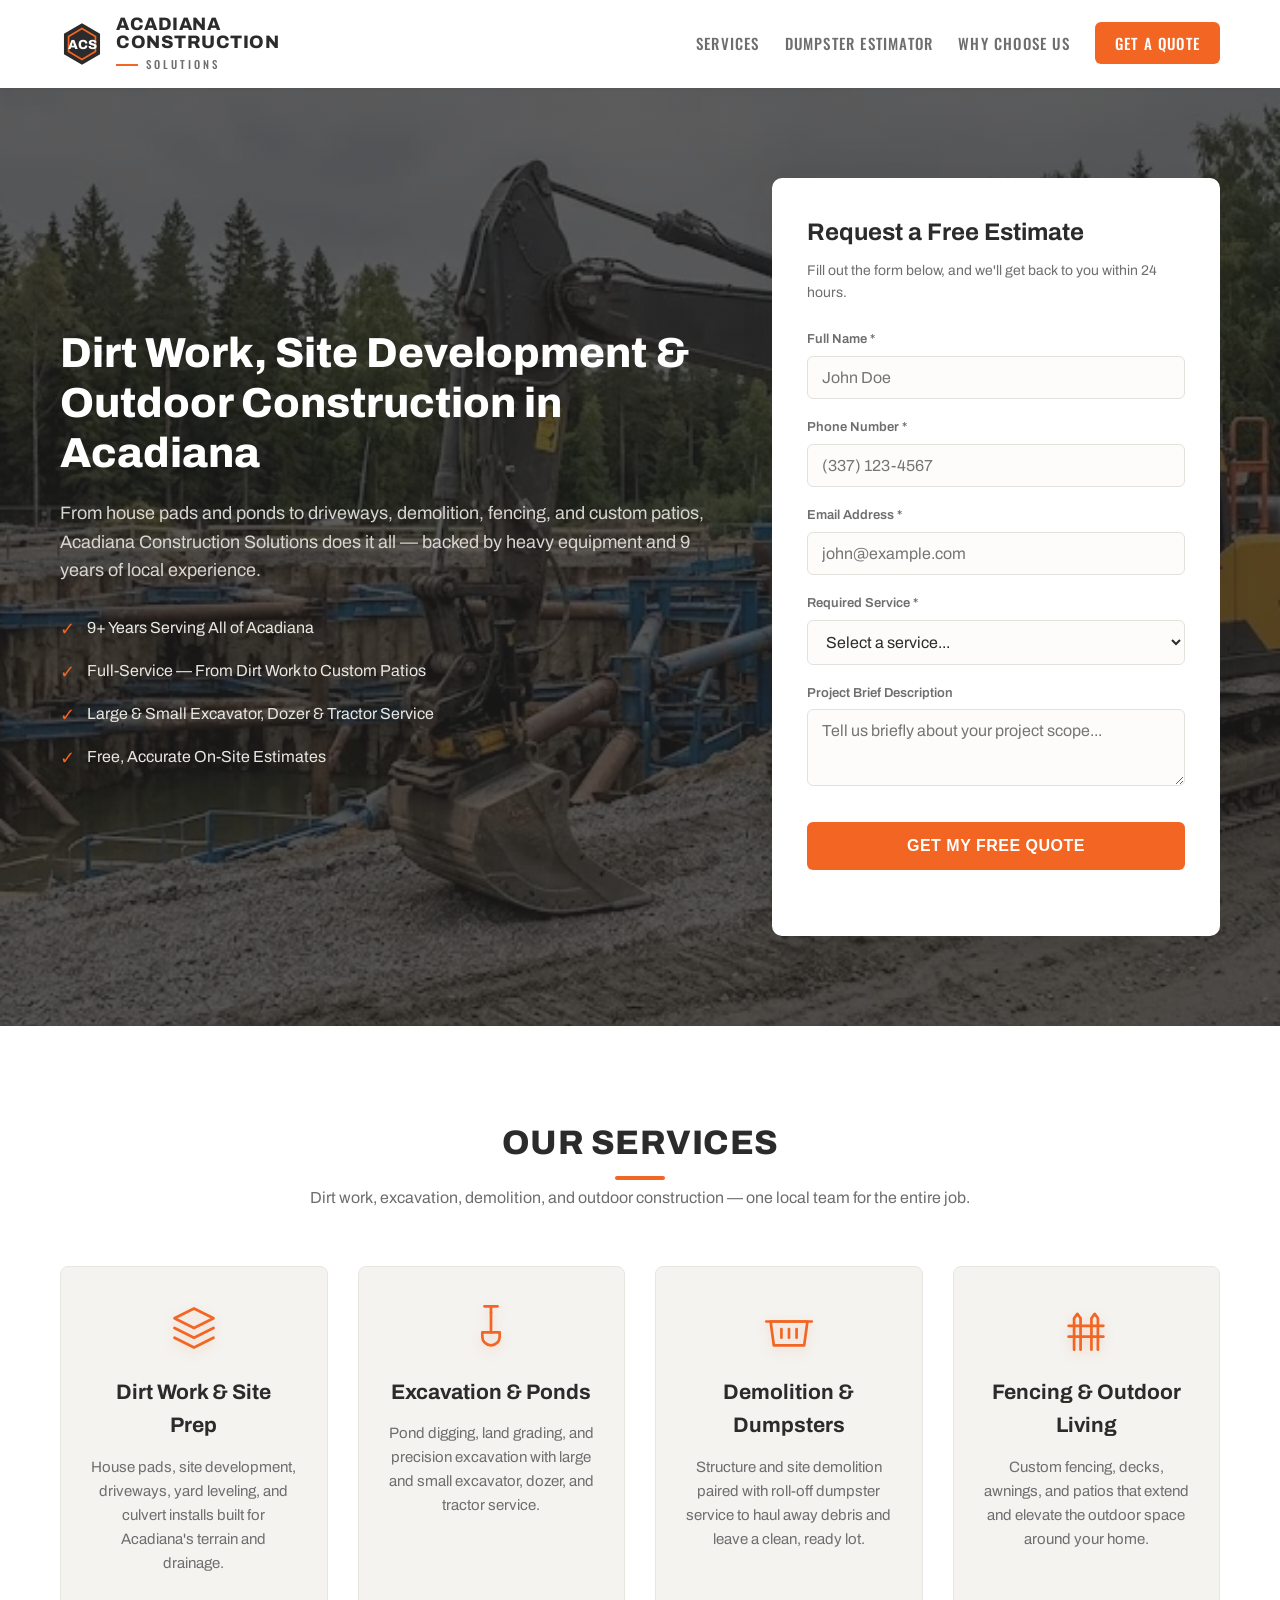
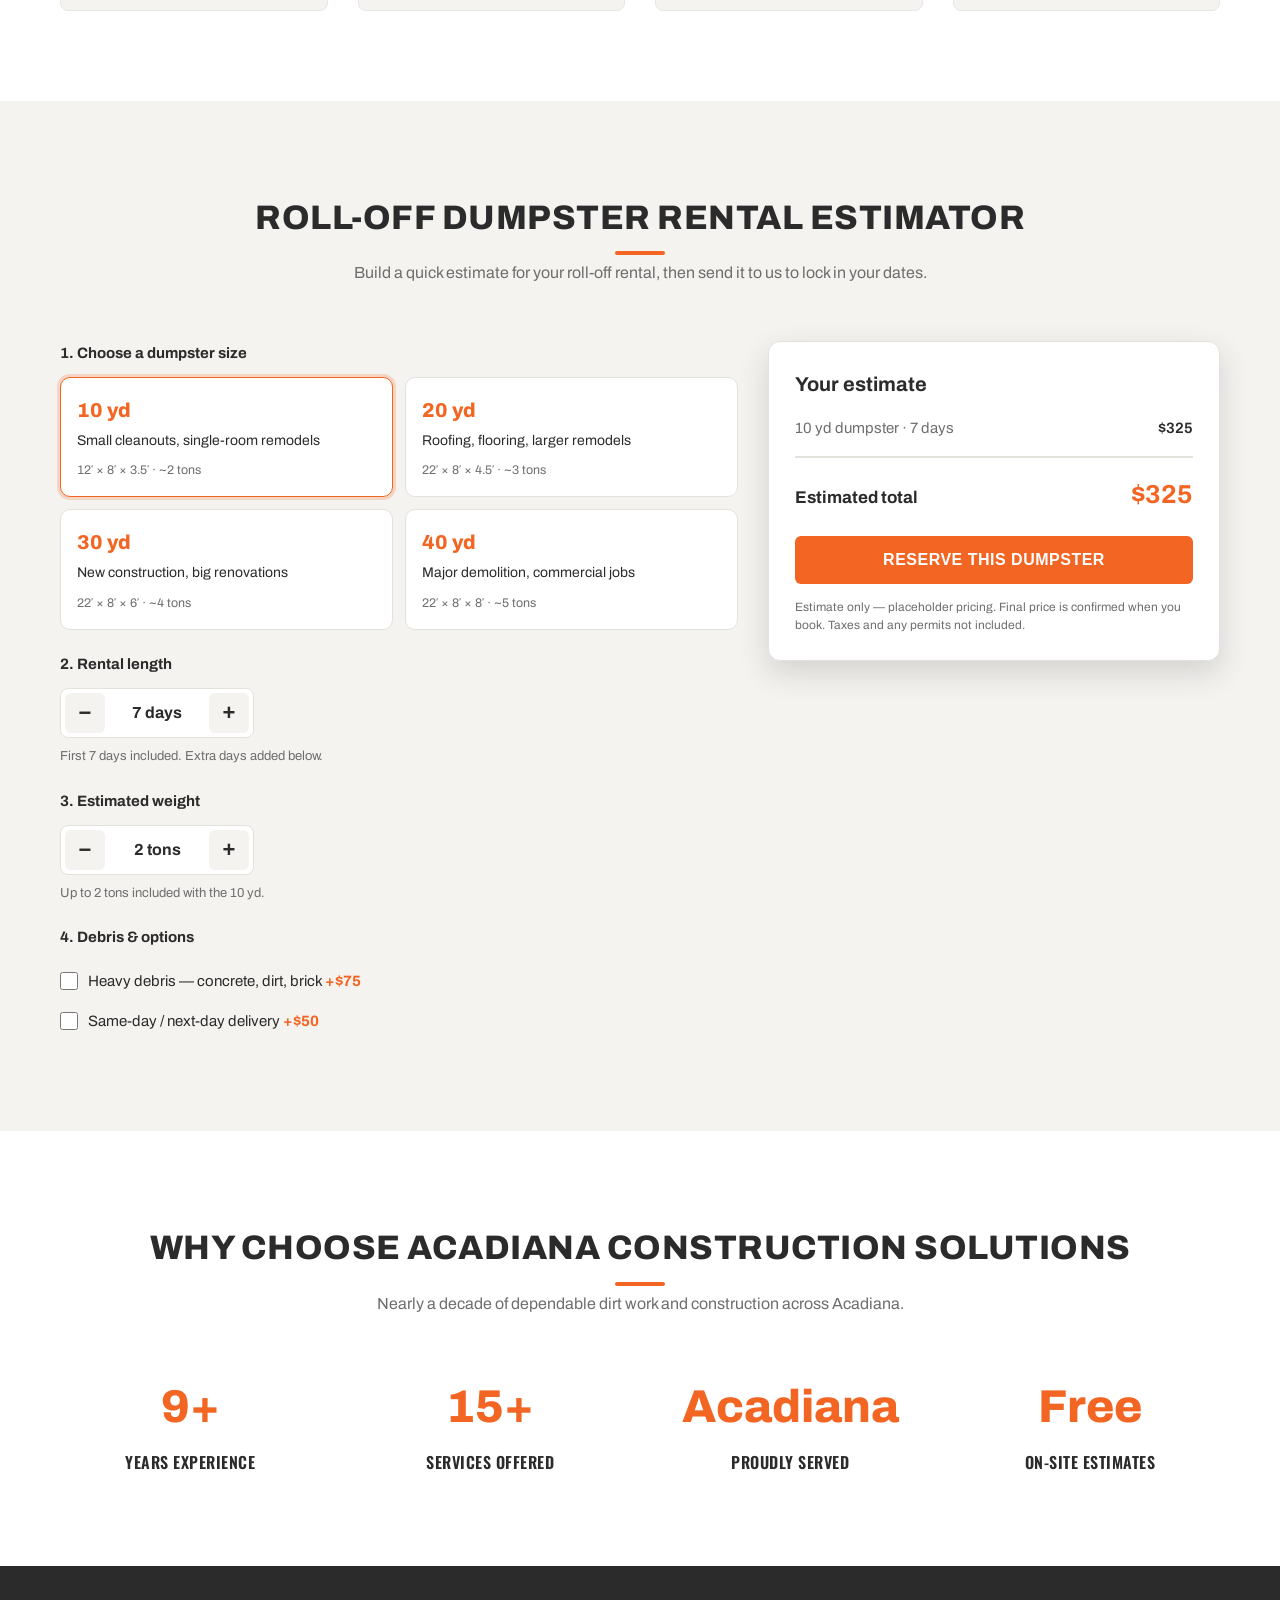
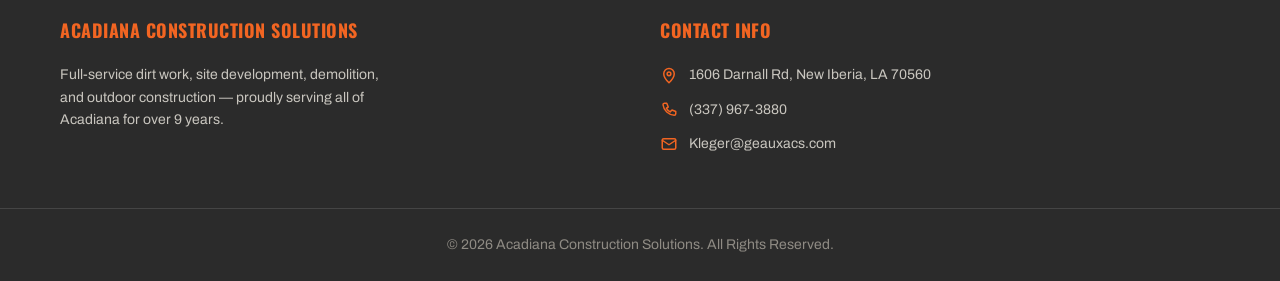
==== commit eb05ec2a: "Match brand logo lockup: stacked Acadiana / Construction wordmark Stack the wordmark on two lines to" ====
--- a/index.html
+++ b/index.html
@@ -35,7 +35,7 @@
                     <text x="50" y="51" font-family="Archivo, Arial, sans-serif" font-size="30" font-weight="800" fill="#ffffff" text-anchor="middle" dominant-baseline="central">ACS</text>
                 </svg>
                 <span class="logo-word">
-                    <span class="logo-main">Acadiana Construction</span>
+                    <span class="logo-main">Acadiana<br>Construction</span>
                     <span class="logo-sub">Solutions</span>
                 </span>
             </a>
--- a/style.css
+++ b/style.css
@@ -106,14 +106,14 @@
 .logo-word {
     display: inline-flex;
     flex-direction: column;
-    line-height: 1;
-    gap: 3px;
+    gap: 4px;
 }
 
 .logo-main {
     font-family: var(--font-head);
-    font-size: clamp(16px, 4.4vw, 20px);
+    font-size: clamp(14px, 3.4vw, 18px);
     font-weight: 800;
+    line-height: 1.02;
     color: var(--color-charcoal);
     text-transform: uppercase;
     letter-spacing: 0.5px;
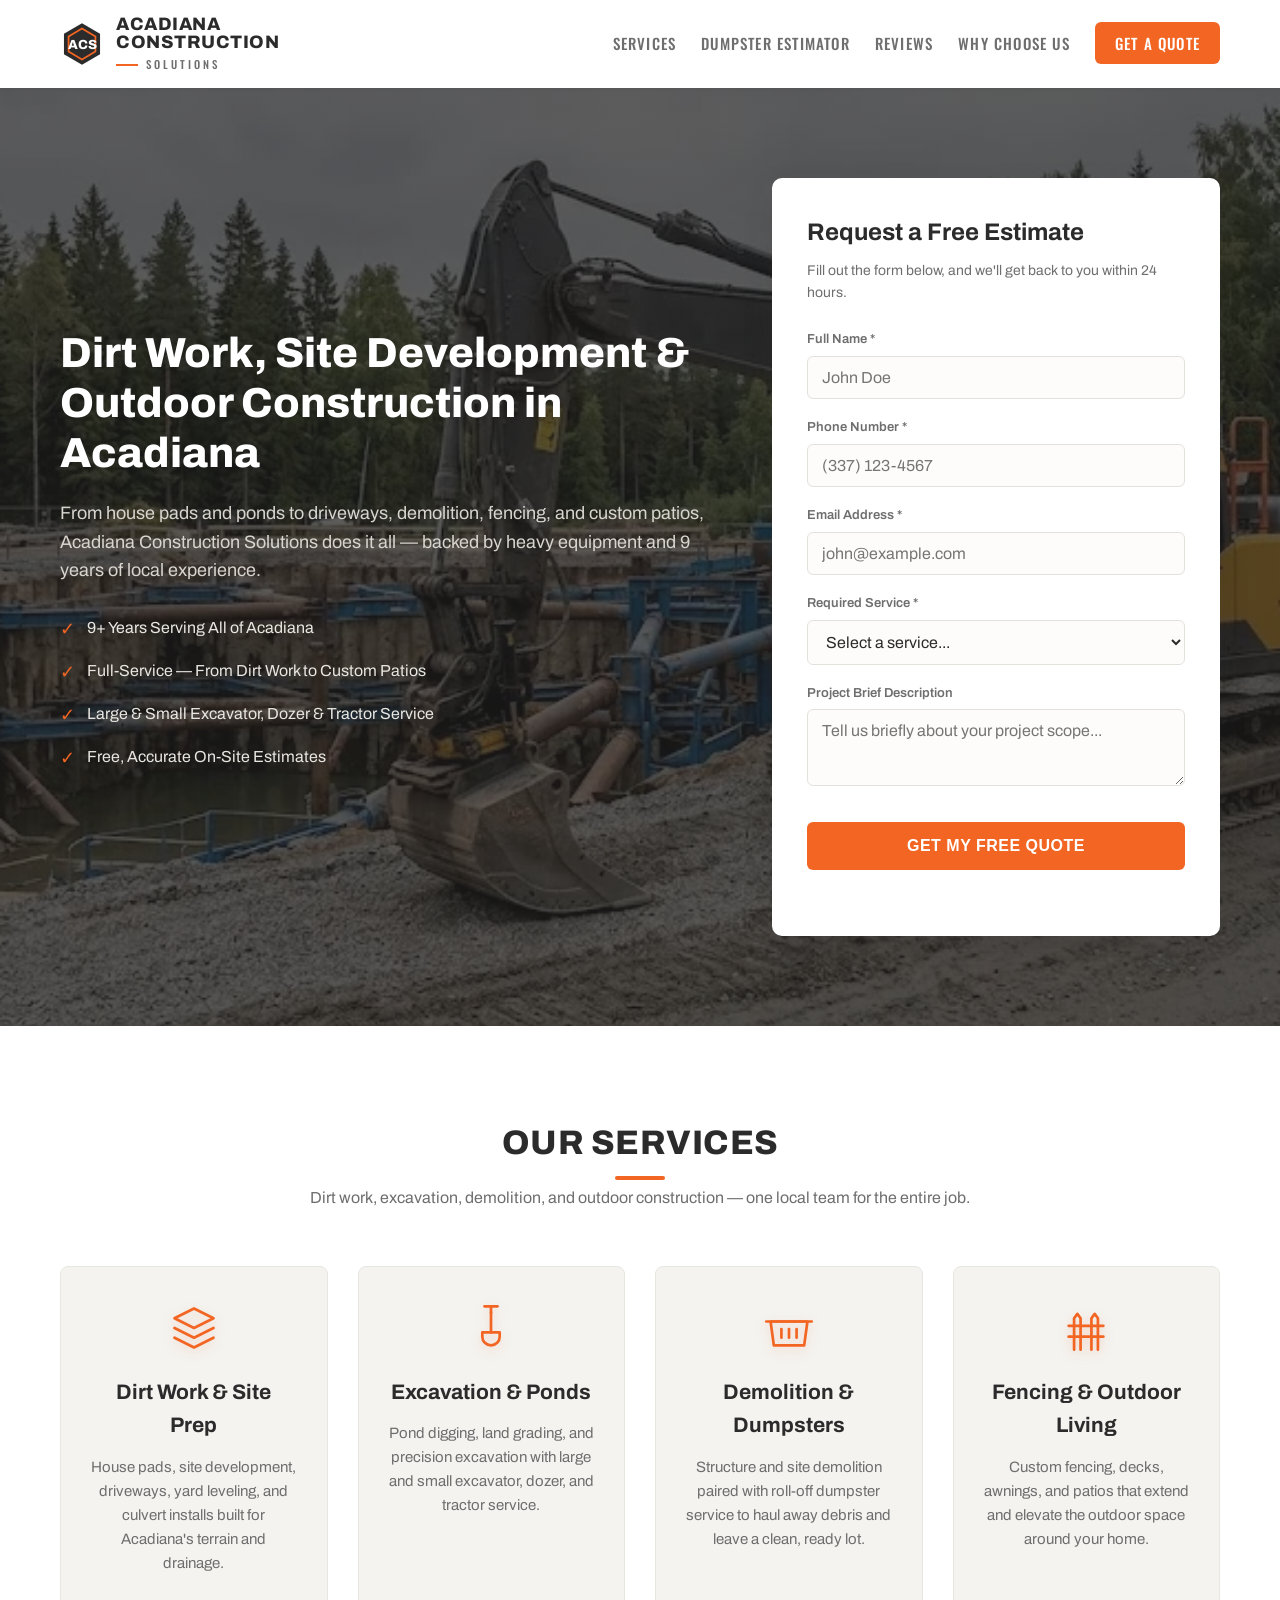
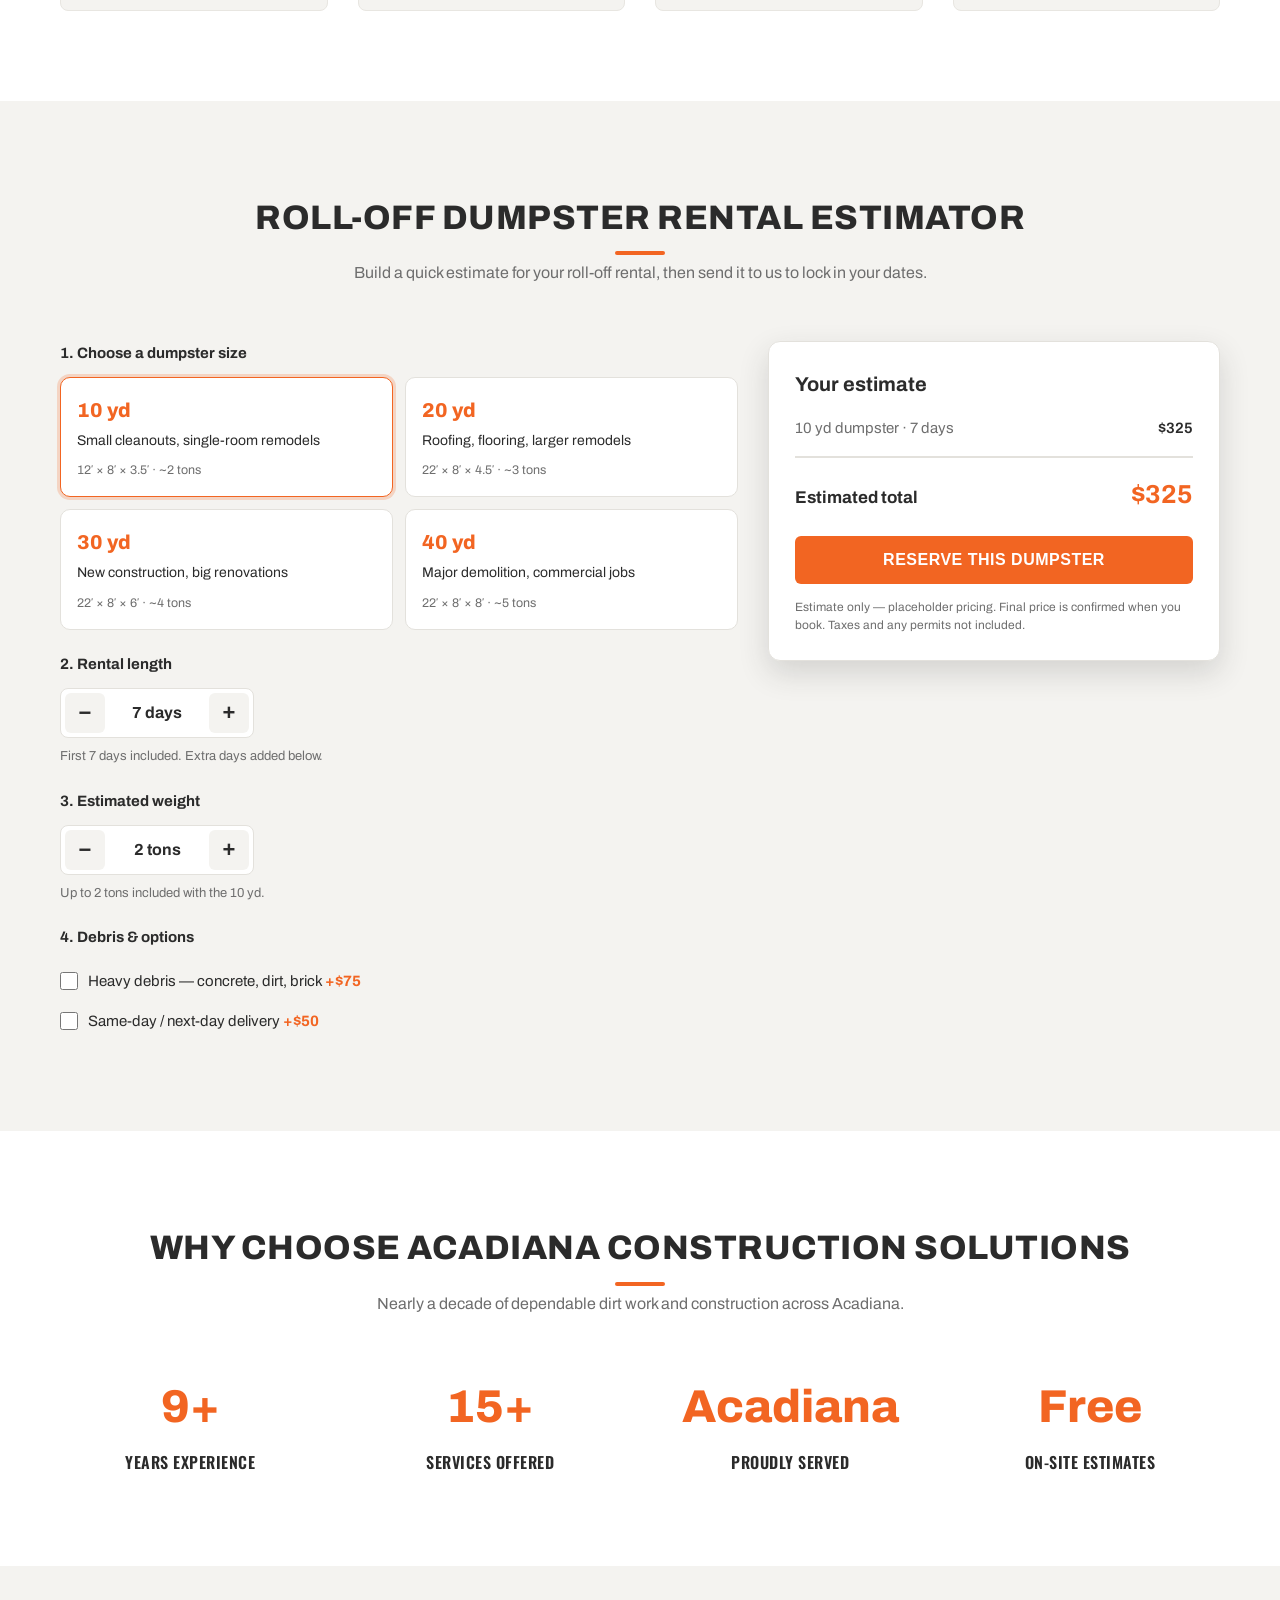
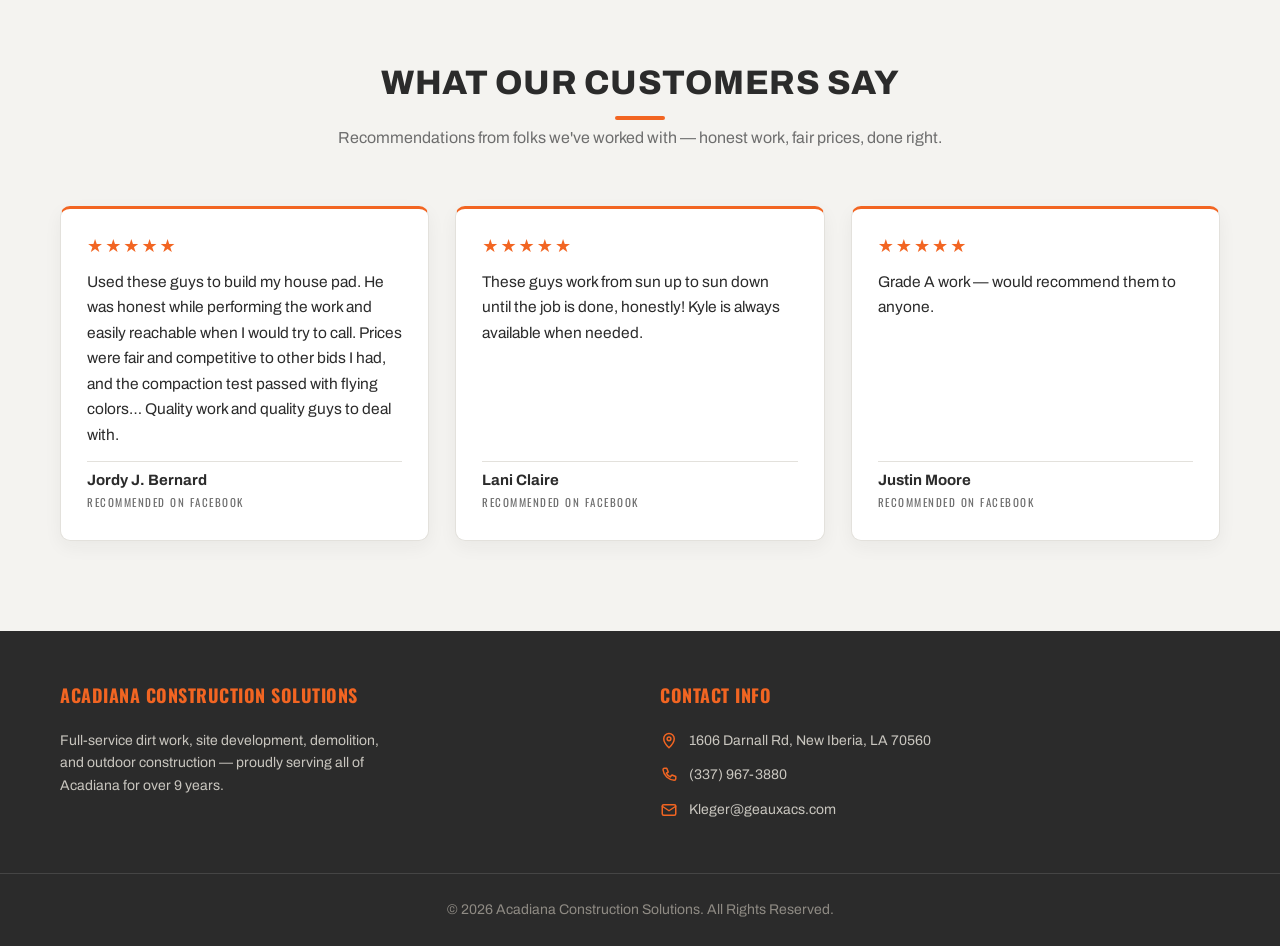
==== commit 6e1934ef: "Add customer reviews / testimonials section Add a 'What Our Customers Say' section with three real F" ====
--- a/index.html
+++ b/index.html
@@ -49,6 +49,7 @@
             <ul class="nav-links" id="nav-links">
                 <li><a href="#services">Services</a></li>
                 <li><a href="#dumpster-estimator">Dumpster Estimator</a></li>
+                <li><a href="#reviews">Reviews</a></li>
                 <li><a href="#why-us">Why Choose Us</a></li>
                 <li><a href="#quote-form" class="nav-cta">Get a Quote</a></li>
             </ul>
@@ -286,6 +287,42 @@
                 </div>
             </div>
         </section>
+
+        <!-- Reviews / Testimonials -->
+        <section class="reviews" id="reviews">
+            <div class="container">
+                <div class="section-title">
+                    <h2>What Our Customers Say</h2>
+                    <p>Recommendations from folks we've worked with — honest work, fair prices, done right.</p>
+                </div>
+                <div class="reviews-grid">
+                    <figure class="review-card">
+                        <div class="stars" aria-label="5 out of 5">★★★★★</div>
+                        <blockquote>Used these guys to build my house pad. He was honest while performing the work and easily reachable when I would try to call. Prices were fair and competitive to other bids I had, and the compaction test passed with flying colors&hellip; Quality work and quality guys to deal with.</blockquote>
+                        <figcaption>
+                            <span class="reviewer">Jordy J. Bernard</span>
+                            <span class="review-meta">Recommended on Facebook</span>
+                        </figcaption>
+                    </figure>
+                    <figure class="review-card">
+                        <div class="stars" aria-label="5 out of 5">★★★★★</div>
+                        <blockquote>These guys work from sun up to sun down until the job is done, honestly! Kyle is always available when needed.</blockquote>
+                        <figcaption>
+                            <span class="reviewer">Lani Claire</span>
+                            <span class="review-meta">Recommended on Facebook</span>
+                        </figcaption>
+                    </figure>
+                    <figure class="review-card">
+                        <div class="stars" aria-label="5 out of 5">★★★★★</div>
+                        <blockquote>Grade A work &mdash; would recommend them to anyone.</blockquote>
+                        <figcaption>
+                            <span class="reviewer">Justin Moore</span>
+                            <span class="review-meta">Recommended on Facebook</span>
+                        </figcaption>
+                    </figure>
+                </div>
+            </div>
+        </section>
     </main>
 
     <!-- Footer -->
--- a/style.css
+++ b/style.css
@@ -899,3 +899,74 @@
 .footer-contact h3 {
     font-family: var(--font-label);
 }
+
+/* ==========================================================================
+   Reviews / Testimonials
+   ========================================================================== */
+.reviews {
+    padding: var(--section-pad) 0;
+    background-color: var(--color-cream-bg);
+}
+
+.reviews-grid {
+    display: grid;
+    grid-template-columns: 1fr;
+    gap: 26px;
+}
+
+@media (min-width: 760px) {
+    .reviews-grid {
+        grid-template-columns: repeat(3, 1fr);
+    }
+}
+
+.review-card {
+    display: flex;
+    flex-direction: column;
+    gap: 14px;
+    background-color: #ffffff;
+    border: 1px solid var(--color-sand-border);
+    border-top: 3px solid var(--color-orange);
+    border-radius: 10px;
+    padding: 28px 26px;
+    margin: 0;
+    box-shadow: 0 6px 18px rgba(43, 43, 43, 0.05);
+}
+
+.review-card .stars {
+    color: var(--color-orange);
+    font-size: 18px;
+    letter-spacing: 2px;
+    line-height: 1;
+}
+
+.review-card blockquote {
+    margin: 0;
+    font-size: 15.5px;
+    line-height: 1.65;
+    color: var(--color-text);
+    flex-grow: 1;
+}
+
+.review-card figcaption {
+    display: flex;
+    flex-direction: column;
+    gap: 2px;
+    padding-top: 6px;
+    border-top: 1px solid var(--color-sand-border);
+}
+
+.review-card .reviewer {
+    font-family: var(--font-head);
+    font-weight: 700;
+    color: var(--color-charcoal);
+    font-size: 15px;
+}
+
+.review-card .review-meta {
+    font-family: var(--font-label);
+    font-size: 11px;
+    letter-spacing: 1.5px;
+    text-transform: uppercase;
+    color: var(--color-steel);
+}
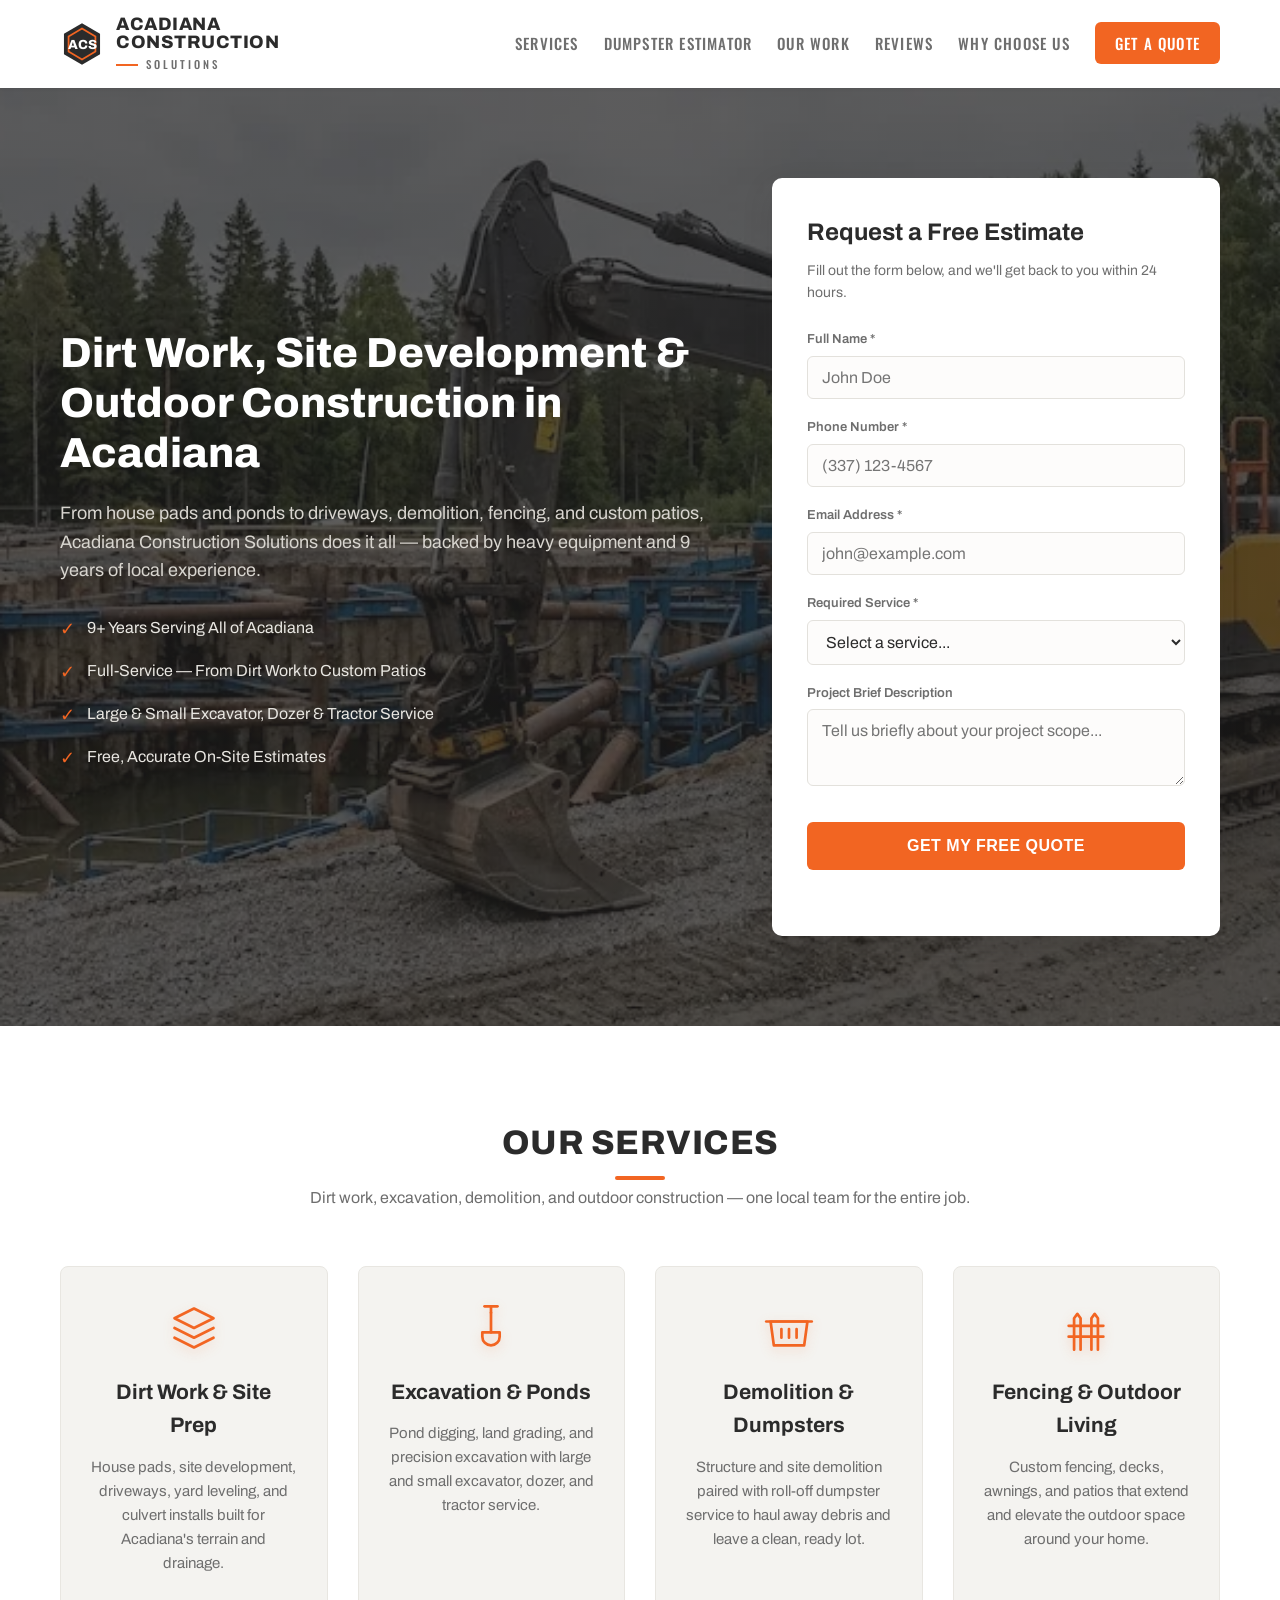
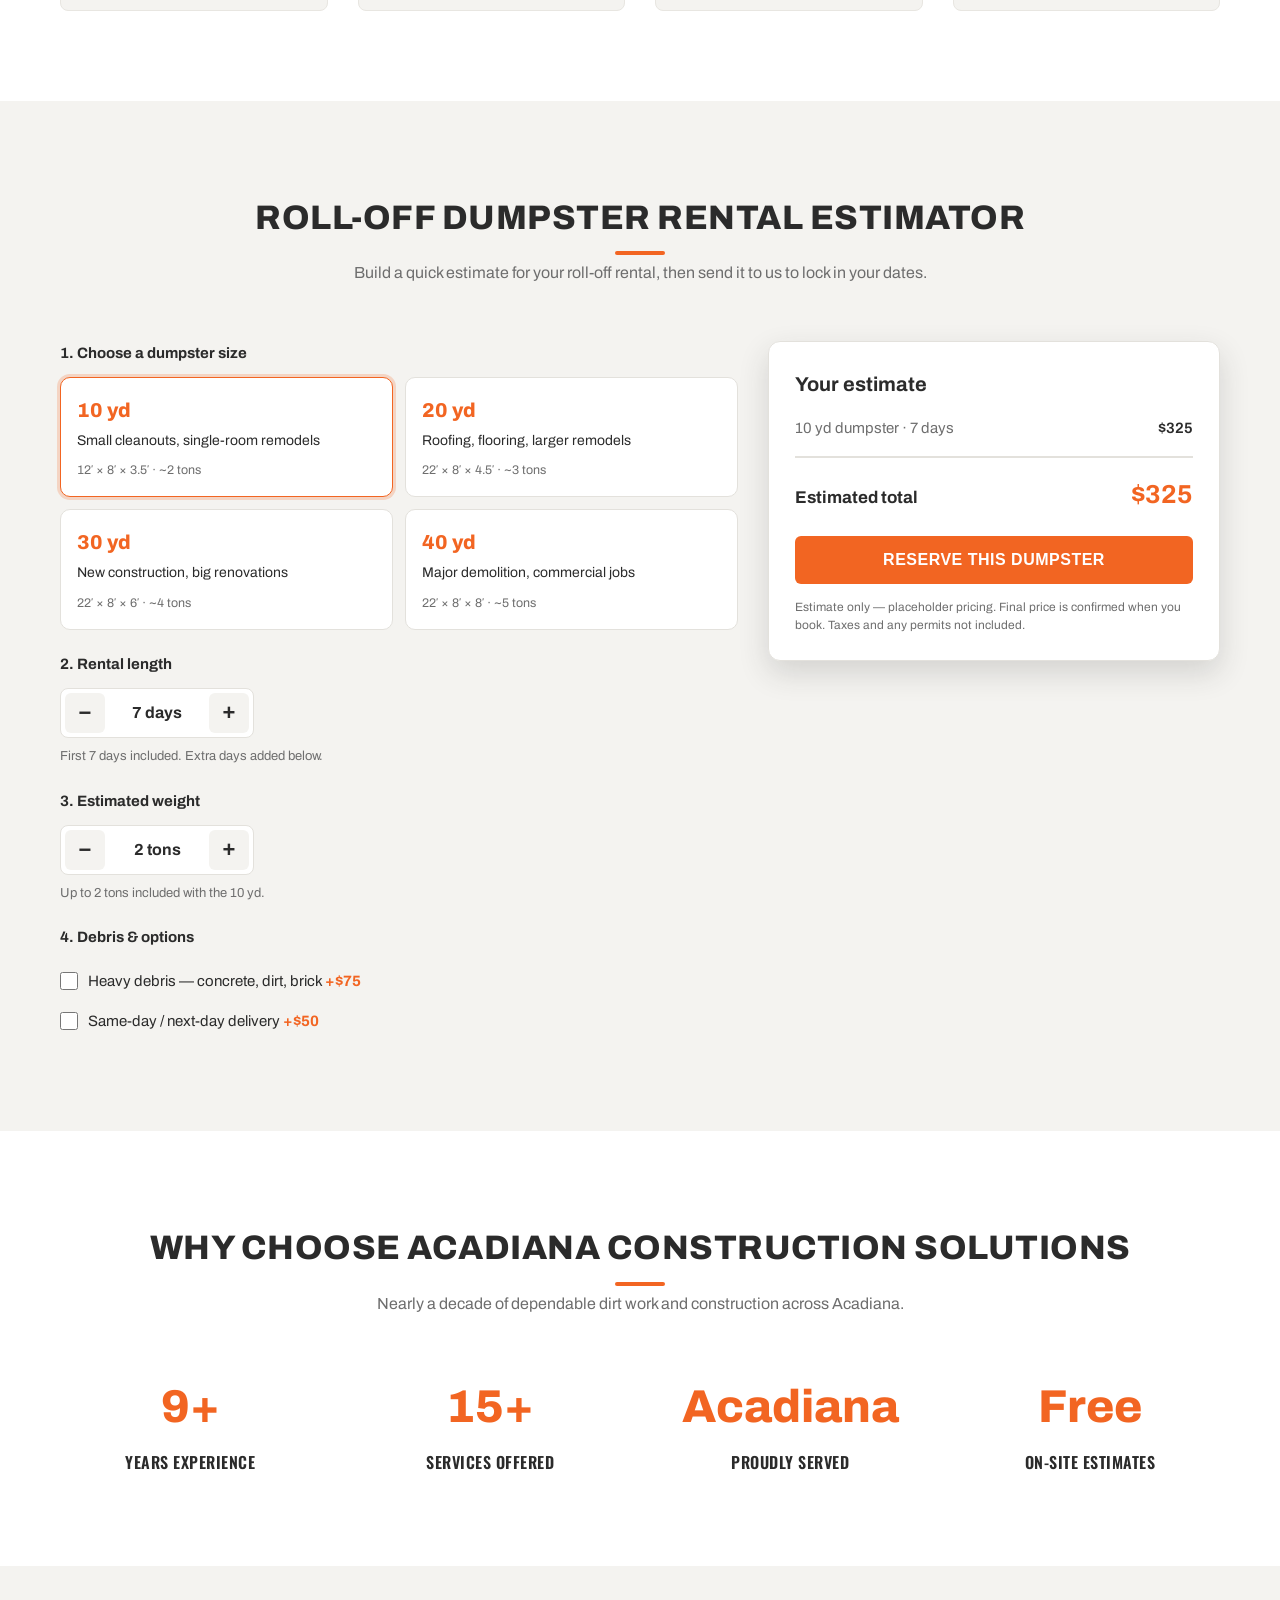
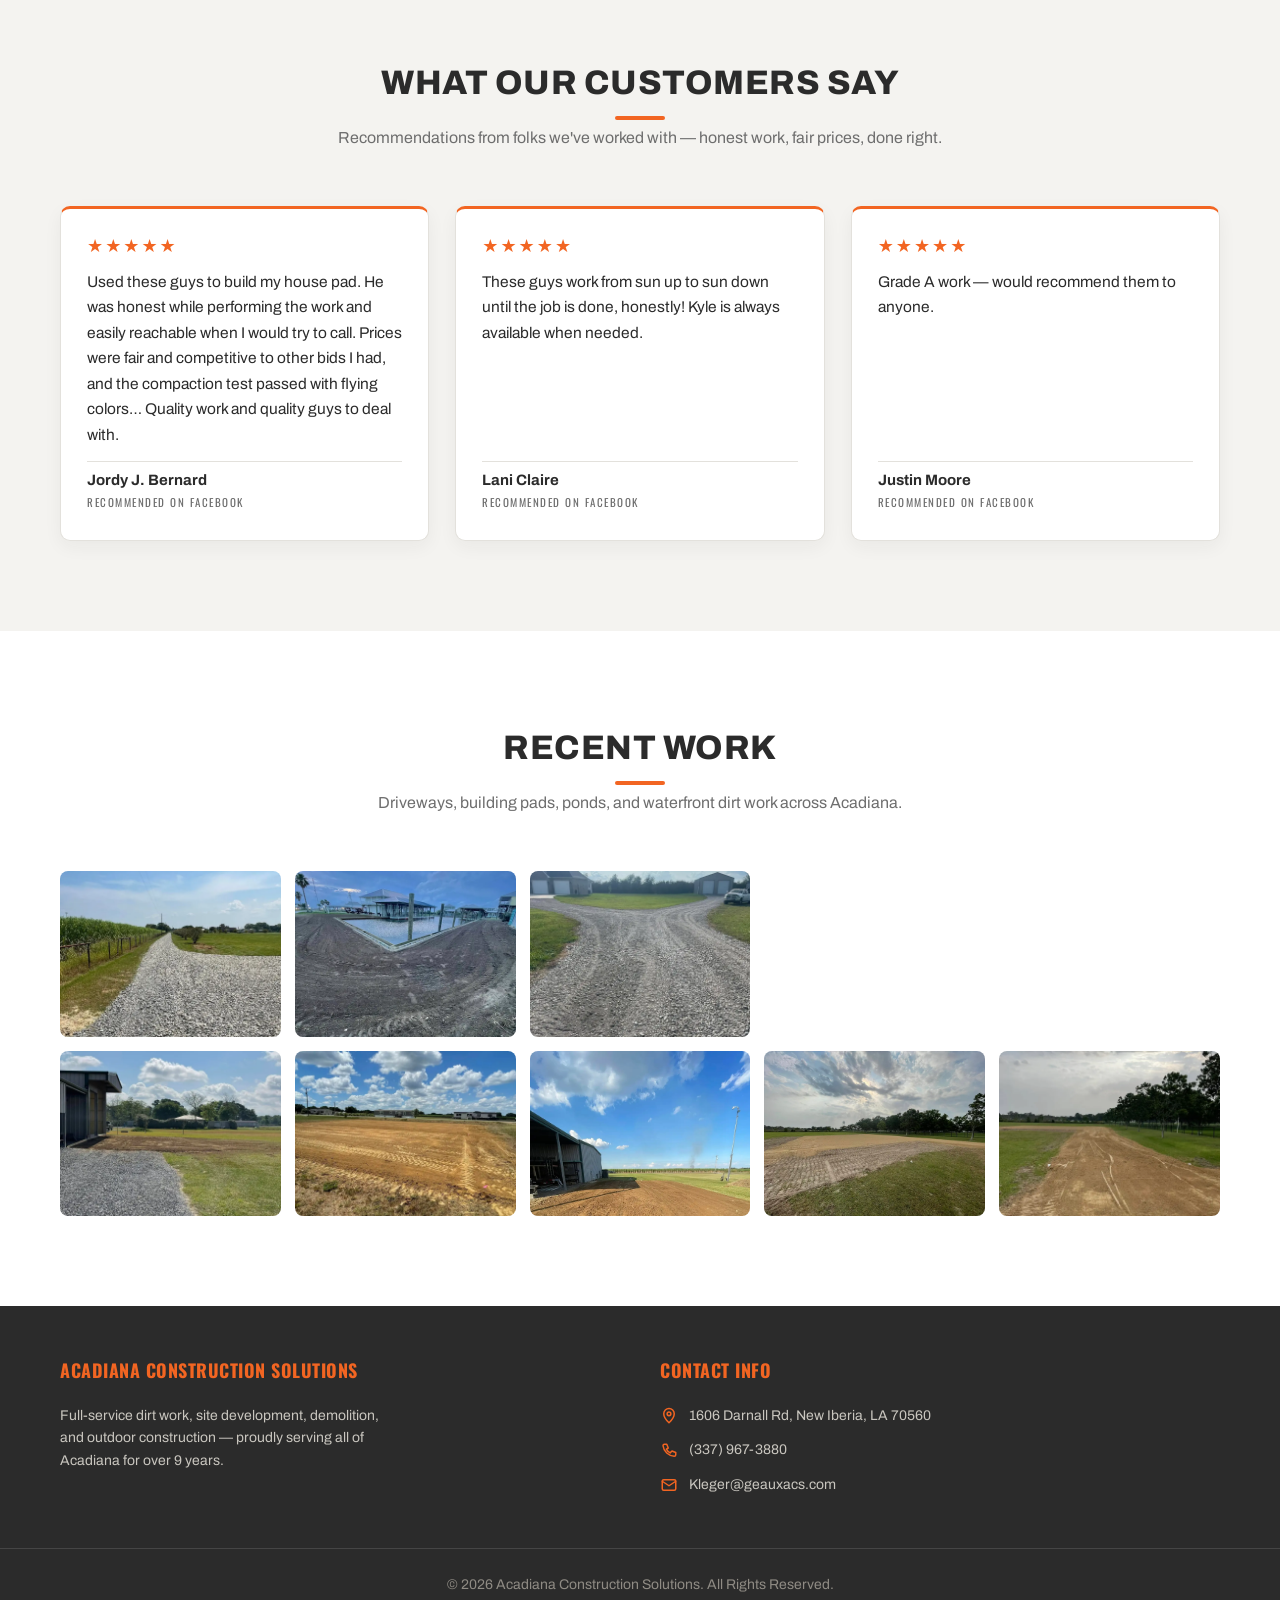
==== commit 6406f71b: "Add Recent Work photo gallery with lightbox - New 'Recent Work' section (+ 'Our Work' nav link) with" ====
--- a/index.html
+++ b/index.html
@@ -49,6 +49,7 @@
             <ul class="nav-links" id="nav-links">
                 <li><a href="#services">Services</a></li>
                 <li><a href="#dumpster-estimator">Dumpster Estimator</a></li>
+                <li><a href="#work">Our Work</a></li>
                 <li><a href="#reviews">Reviews</a></li>
                 <li><a href="#why-us">Why Choose Us</a></li>
                 <li><a href="#quote-form" class="nav-cta">Get a Quote</a></li>
@@ -323,6 +324,39 @@
                 </div>
             </div>
         </section>
+
+        <!-- Recent Work Gallery -->
+        <section class="work" id="work">
+            <div class="container">
+                <div class="section-title">
+                    <h2>Recent Work</h2>
+                    <p>Driveways, building pads, ponds, and waterfront dirt work across Acadiana.</p>
+                </div>
+                <div class="work-grid" id="work-grid">
+                    <button type="button" class="work-tile" data-caption="Fresh crushed-stone driveway along a sugarcane field"><img src="images/work/work-01.webp" alt="Fresh crushed-stone driveway along a sugarcane field in Acadiana" loading="lazy" decoding="async" width="900" height="1200"></button>
+                    <button type="button" class="work-tile" data-caption="Graded waterfront building pad beside the boat docks"><img src="images/work/work-02.webp" alt="Graded waterfront building pad beside the boat docks" loading="lazy" decoding="async" width="968" height="1200"></button>
+                    <button type="button" class="work-tile" data-caption="New gravel driveway and parking between two shops"><img src="images/work/work-03.webp" alt="New gravel driveway and parking area between two shops" loading="lazy" decoding="async" width="900" height="1200"></button>
+                    <button type="button" class="work-tile" data-caption="Graded dirt drive along a canal bulkhead"><img src="images/work/work-04.webp" alt="Graded dirt drive along a canal bulkhead" loading="lazy" decoding="async" width="900" height="1200"></button>
+                    <button type="button" class="work-tile" data-caption="Leveled site with a newly shaped pond"><img src="images/work/work-05.webp" alt="Leveled site with a newly shaped pond" loading="lazy" decoding="async" width="900" height="1200"></button>
+                    <button type="button" class="work-tile" data-caption="Graded pad beside a metal building"><img src="images/work/work-06.webp" alt="Graded pad beside a metal building" loading="lazy" decoding="async" width="900" height="1200"></button>
+                    <button type="button" class="work-tile" data-caption="Freshly graded building pad on a residential lot"><img src="images/work/work-07.webp" alt="Freshly graded building pad on a residential lot" loading="lazy" decoding="async" width="900" height="1200"></button>
+                    <button type="button" class="work-tile" data-caption="Graded pad beside a shop, sugarcane field beyond"><img src="images/work/work-08.webp" alt="Graded pad beside a shop with a sugarcane field beyond" loading="lazy" decoding="async" width="1200" height="880"></button>
+                    <button type="button" class="work-tile" data-caption="Compacted and graded field pad"><img src="images/work/work-09.webp" alt="Compacted and graded field pad" loading="lazy" decoding="async" width="1200" height="900"></button>
+                    <button type="button" class="work-tile" data-caption="Graded dirt drive lined with trees"><img src="images/work/work-10.webp" alt="Graded dirt drive lined with trees" loading="lazy" decoding="async" width="900" height="1200"></button>
+                </div>
+            </div>
+
+            <!-- Lightbox -->
+            <div class="lightbox" id="lightbox" hidden>
+                <button type="button" class="lb-close" id="lb-close" aria-label="Close">&times;</button>
+                <button type="button" class="lb-nav lb-prev" id="lb-prev" aria-label="Previous photo">&#8249;</button>
+                <figure class="lb-figure">
+                    <img id="lb-img" src="" alt="">
+                    <figcaption id="lb-caption"></figcaption>
+                </figure>
+                <button type="button" class="lb-nav lb-next" id="lb-next" aria-label="Next photo">&#8250;</button>
+            </div>
+        </section>
     </main>
 
     <!-- Footer -->
--- a/style.css
+++ b/style.css
@@ -970,3 +970,133 @@
     text-transform: uppercase;
     color: var(--color-steel);
 }
+
+/* ==========================================================================
+   Recent Work Gallery + Lightbox
+   ========================================================================== */
+.work {
+    padding: var(--section-pad) 0;
+    background-color: #ffffff;
+}
+
+.work-grid {
+    display: grid;
+    grid-template-columns: repeat(2, 1fr);
+    gap: 12px;
+}
+
+@media (min-width: 600px) { .work-grid { grid-template-columns: repeat(3, 1fr); gap: 14px; } }
+@media (min-width: 900px) { .work-grid { grid-template-columns: repeat(4, 1fr); } }
+@media (min-width: 1150px) { .work-grid { grid-template-columns: repeat(5, 1fr); } }
+
+.work-tile {
+    position: relative;
+    padding: 0;
+    border: none;
+    background: none;
+    cursor: pointer;
+    border-radius: 8px;
+    overflow: hidden;
+    aspect-ratio: 4 / 3;
+}
+
+.work-tile img {
+    width: 100%;
+    height: 100%;
+    object-fit: cover;
+    display: block;
+    transition: transform 0.4s ease;
+}
+
+.work-tile:hover img,
+.work-tile:focus-visible img {
+    transform: scale(1.06);
+}
+
+.work-tile:focus-visible {
+    outline: 3px solid var(--color-orange);
+    outline-offset: 2px;
+}
+
+/* Lightbox */
+.lightbox {
+    position: fixed;
+    inset: 0;
+    z-index: 2000;
+    background: rgba(20, 20, 20, 0.93);
+    display: flex;
+    align-items: center;
+    justify-content: center;
+    padding: 20px;
+}
+
+.lightbox[hidden] { display: none; }
+
+.lb-figure {
+    margin: 0;
+    display: flex;
+    flex-direction: column;
+    gap: 12px;
+    max-width: min(1100px, 92vw);
+}
+
+.lb-figure img {
+    max-width: 100%;
+    max-height: 80vh;
+    object-fit: contain;
+    border-radius: 6px;
+    margin: 0 auto;
+    display: block;
+}
+
+.lb-figure figcaption {
+    color: #e8e6e1;
+    text-align: center;
+    font-family: var(--font-label);
+    font-size: 13px;
+    letter-spacing: 1.5px;
+    text-transform: uppercase;
+}
+
+.lb-close, .lb-nav {
+    position: absolute;
+    color: #ffffff;
+    background: rgba(0, 0, 0, 0.35);
+    border: none;
+    cursor: pointer;
+    line-height: 1;
+    transition: color 0.2s ease, background 0.2s ease;
+}
+
+.lb-close {
+    top: 16px;
+    right: 18px;
+    font-size: 32px;
+    width: 46px;
+    height: 46px;
+    border-radius: 50%;
+}
+
+.lb-nav {
+    top: 50%;
+    transform: translateY(-50%);
+    font-size: 40px;
+    width: 54px;
+    height: 70px;
+    border-radius: 8px;
+}
+
+.lb-prev { left: 12px; }
+.lb-next { right: 12px; }
+
+.lb-close:hover, .lb-nav:hover,
+.lb-close:focus-visible, .lb-nav:focus-visible {
+    color: var(--color-orange);
+    background: rgba(0, 0, 0, 0.6);
+    outline: none;
+}
+
+@media (max-width: 560px) {
+    .lb-nav { width: 42px; height: 58px; font-size: 30px; }
+    .lb-close { top: 10px; right: 12px; }
+}
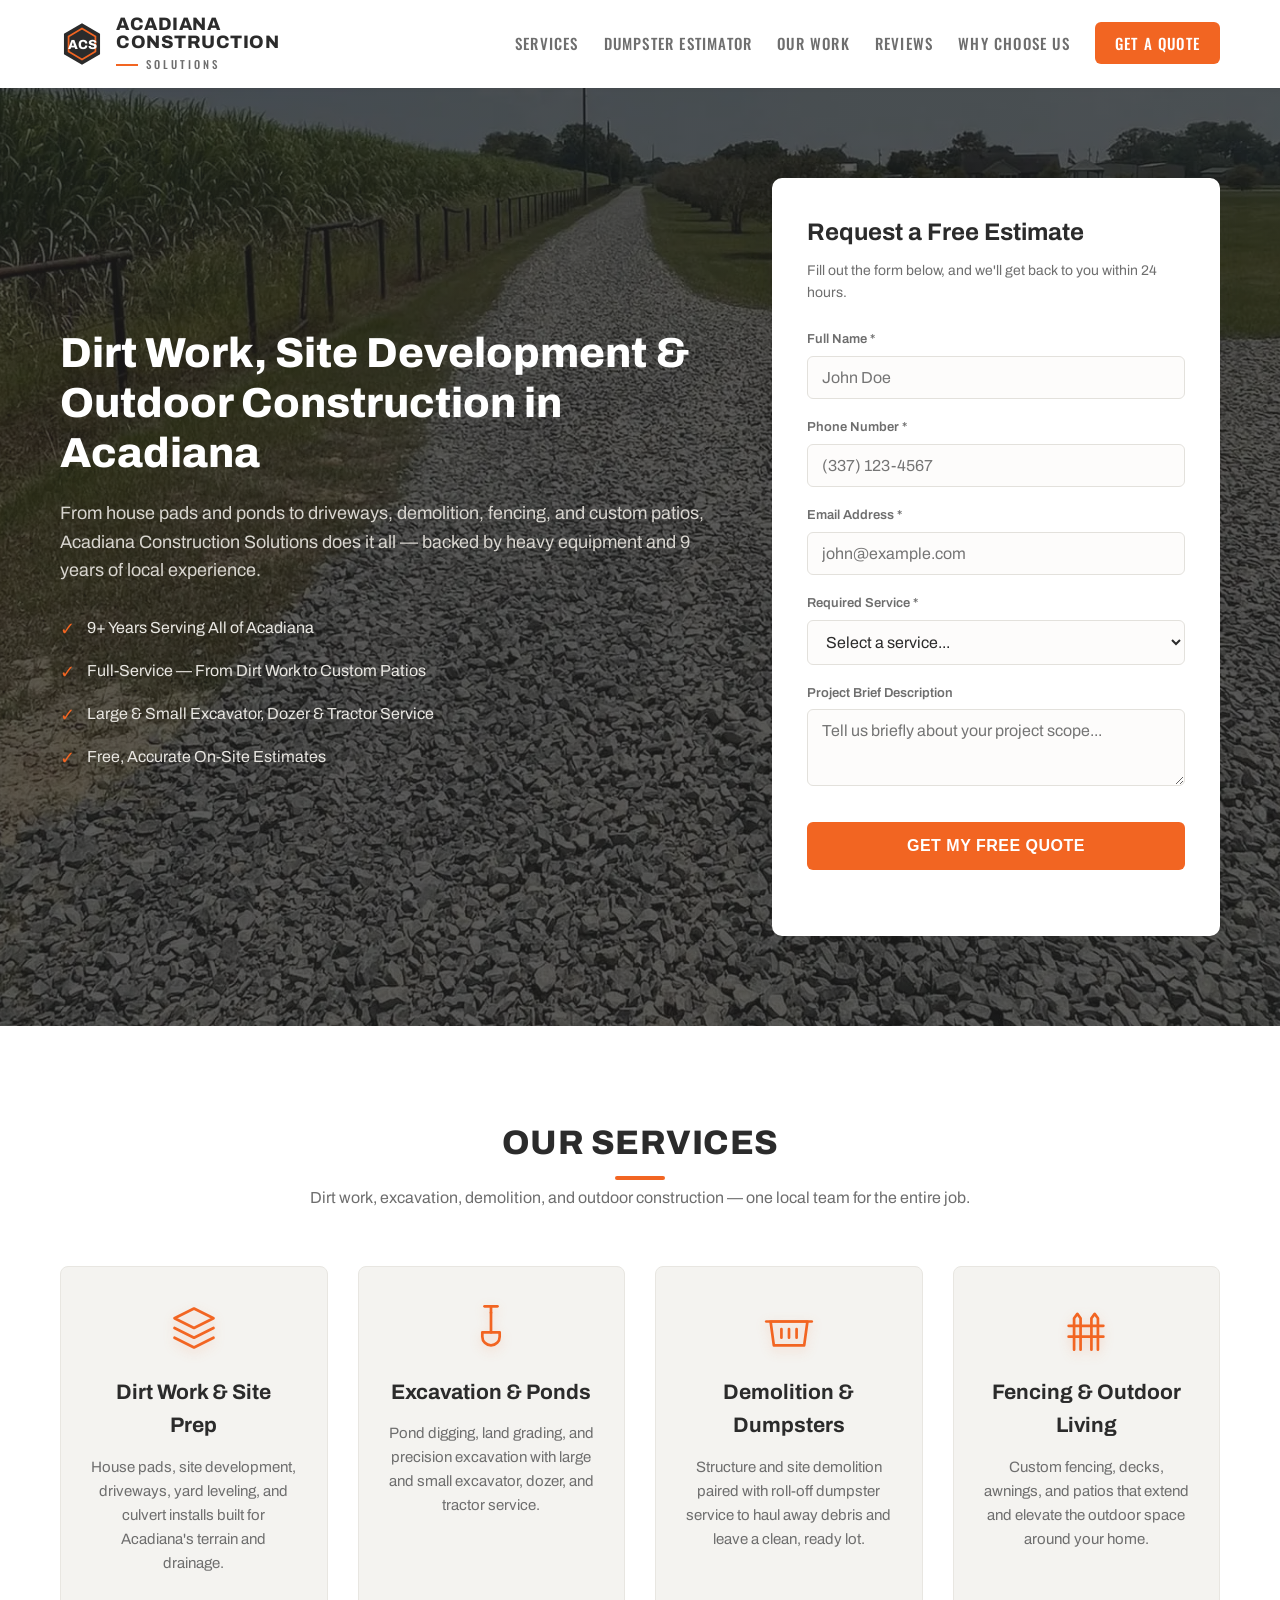
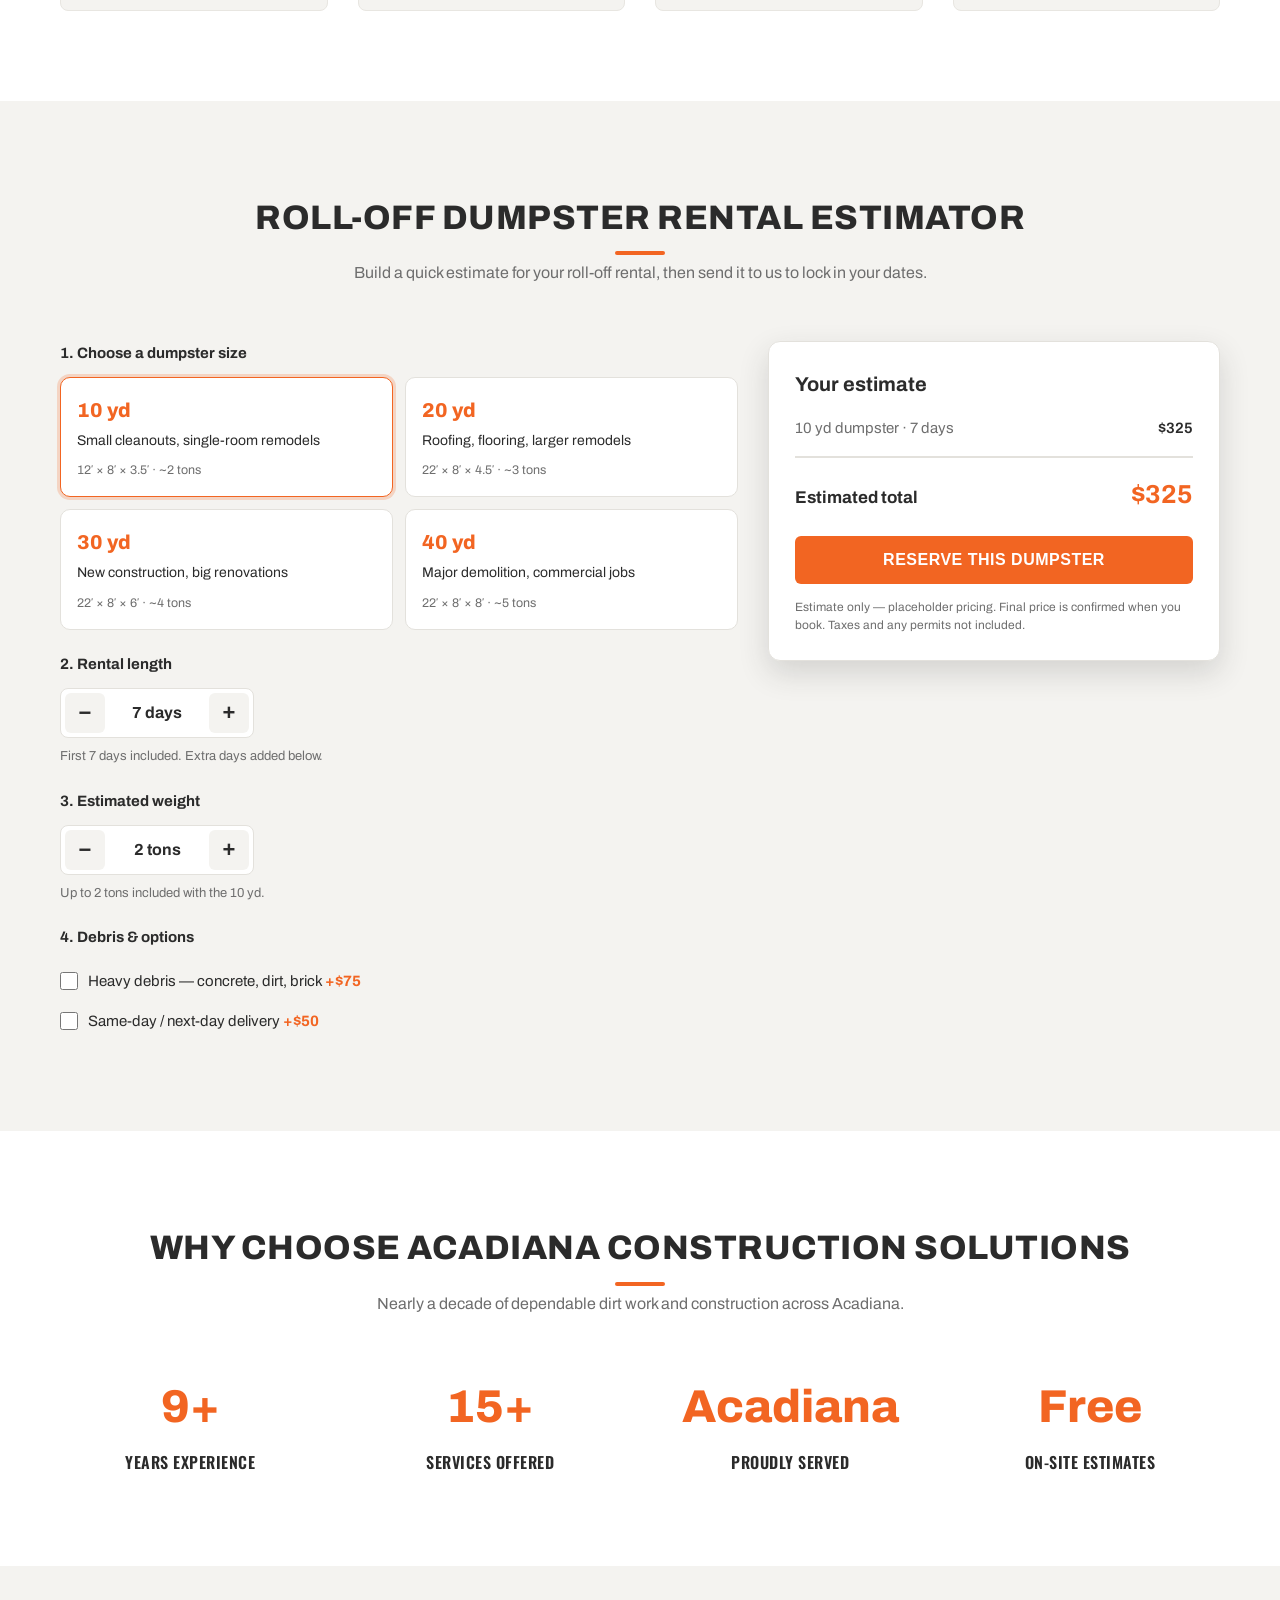
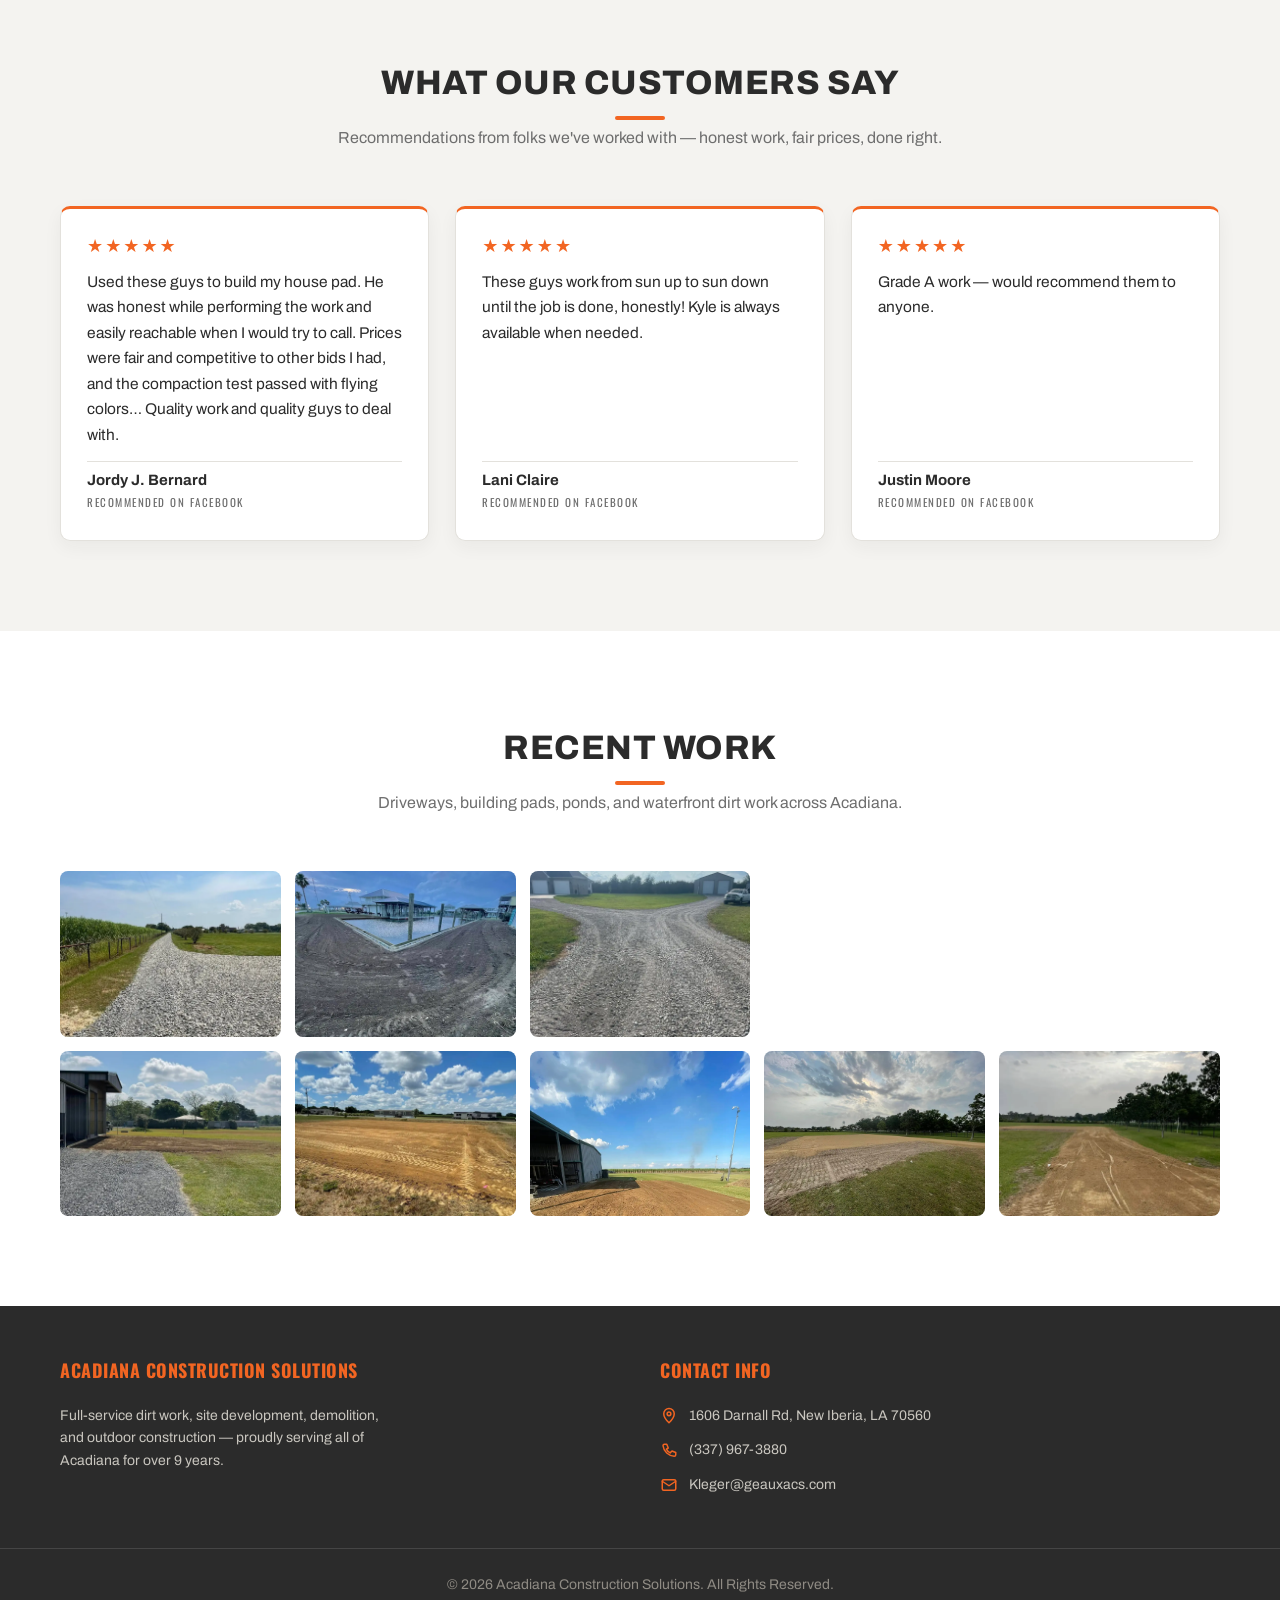
==== commit abbd5610: "Use real gravel-driveway photo as the hero background Replace the stock excavator hero image with a " ====
--- a/index.html
+++ b/index.html
@@ -12,12 +12,12 @@
     <meta property="og:title" content="Acadiana Construction Solutions | Dirt Work &amp; Site Development in Acadiana">
     <meta property="og:description" content="Full-service dirt work, house pads, ponds, demolition, fencing, and custom patios across all of Acadiana. Based in New Iberia, LA. Request a free estimate.">
     <meta property="og:type" content="website">
-    <meta property="og:image" content="hero-excavator.webp">
+    <meta property="og:image" content="hero-driveway.webp">
 
     <!-- Inline SVG favicon: ACS hexagon mark (no extra request) -->
     <link rel="icon" href="data:image/svg+xml,%3Csvg%20xmlns='http://www.w3.org/2000/svg'%20viewBox='0%200%20100%20100'%3E%3Cpolygon%20points='50,3%2091,26.5%2091,73.5%2050,97%209,73.5%209,26.5'%20fill='%232B2B2B'/%3E%3Cpolygon%20points='50,15%2080.5,32.75%2080.5,67.25%2050,85%2019.5,67.25%2019.5,32.75'%20fill='none'%20stroke='%23F26522'%20stroke-width='4'/%3E%3Ctext%20x='50'%20y='51'%20font-family='Arial,sans-serif'%20font-size='30'%20font-weight='bold'%20fill='%23ffffff'%20text-anchor='middle'%20dominant-baseline='central'%3EACS%3C/text%3E%3C/svg%3E">
 
-    <link rel="preload" as="image" href="hero-excavator.webp" type="image/webp">
+    <link rel="preload" as="image" href="hero-driveway.webp" type="image/webp">
     <link rel="preconnect" href="https://fonts.googleapis.com">
     <link rel="preconnect" href="https://fonts.gstatic.com" crossorigin>
     <link href="https://fonts.googleapis.com/css2?family=Archivo:wght@400;500;600;700;800;900&amp;family=Oswald:wght@500;600;700&amp;display=swap" rel="stylesheet">
--- a/style.css
+++ b/style.css
@@ -194,7 +194,7 @@
 /* Hero Section with Split Layout */
 .hero {
     background: linear-gradient(rgba(30, 30, 30, 0.72), rgba(30, 30, 30, 0.72)),
-                url('hero-excavator.webp') no-repeat center center/cover;
+                url('hero-driveway.webp') no-repeat center center/cover;
     color: #ffffff;
     padding: clamp(56px, 10vw, 90px) 0;
 }
